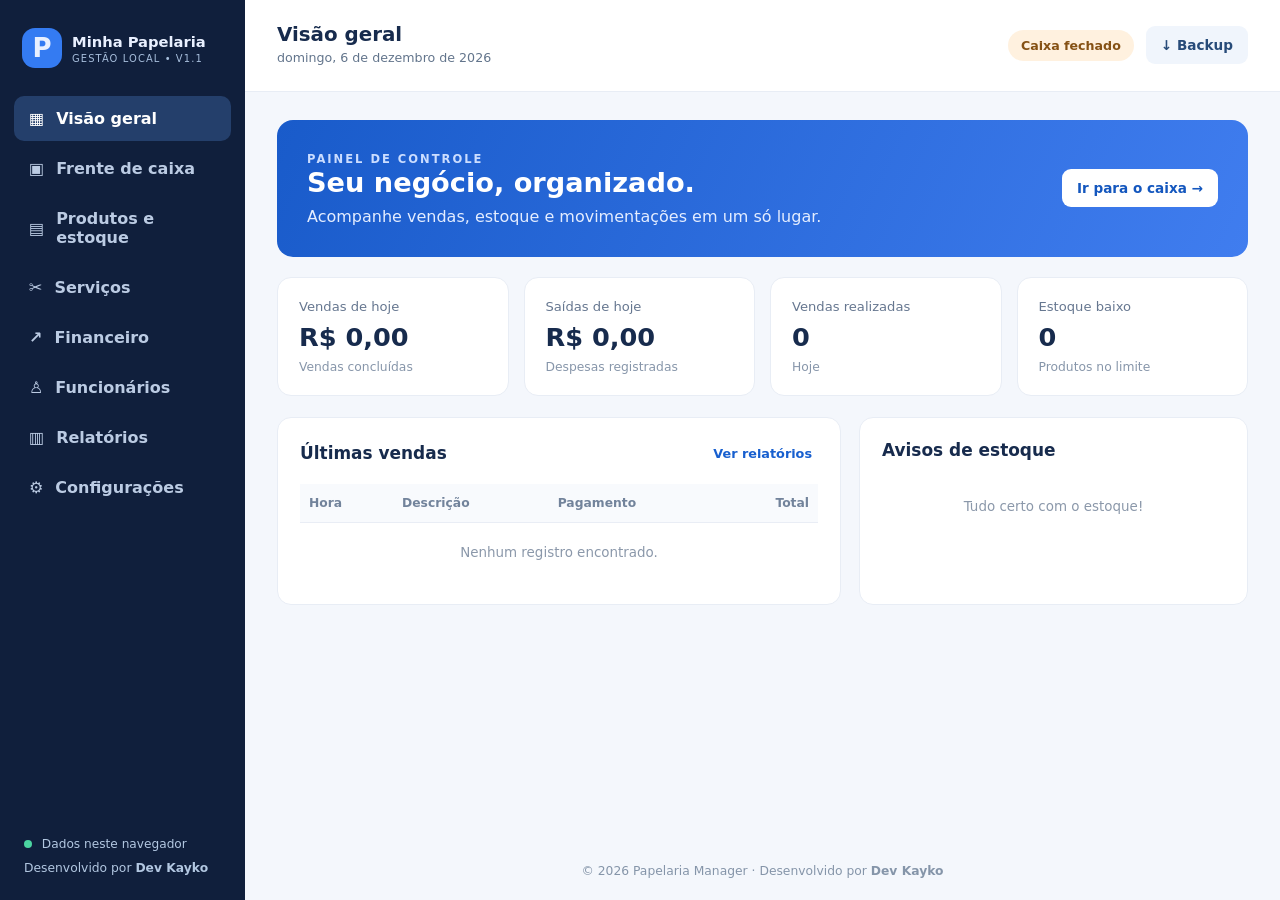
==== index.html @ abc901b4 "Add files via upload" ====
<!doctype html>
<html lang="pt-BR">
<head>
  <meta charset="UTF-8"><meta name="viewport" content="width=device-width,initial-scale=1">
  <meta name="theme-color" content="#175cd3"><meta name="description" content="Papelaria Manager — controle local de caixa, estoque, serviços e financeiro.">
  <title>Papelaria Manager | Dev Kayko</title>
  <link rel="stylesheet" href="css/style.css">
  <script defer src="js/data.js"></script><script defer src="js/app.js"></script>
</head>
<body>
<div class="shell">
  <aside class="sidebar" id="sidebar">
    <div class="brand"><div class="brand-icon">P</div><div><strong id="brandName">Papelaria Manager</strong><small>GESTÃO LOCAL • V1.1</small></div></div>
    <nav aria-label="Menu principal" id="navigation">
      <button class="nav-item active" data-page="inicio">▦ <span>Visão geral</span></button>
      <button class="nav-item" data-page="caixa">▣ <span>Frente de caixa</span></button>
      <button class="nav-item" data-page="produtos">▤ <span>Produtos e estoque</span></button>
      <button class="nav-item" data-page="servicos">✂ <span>Serviços</span></button>
      <button class="nav-item" data-page="financeiro">↗ <span>Financeiro</span></button>
      <button class="nav-item" data-page="funcionarios">♙ <span>Funcionários</span></button>
      <button class="nav-item" data-page="relatorios">▥ <span>Relatórios</span></button>
      <button class="nav-item" data-page="configuracoes">⚙ <span>Configurações</span></button>
    </nav>
    <div class="side-foot"><span class="status-dot"></span> Dados neste navegador <small>Desenvolvido por <b>Dev Kayko</b></small></div>
  </aside>
  <div class="main-wrap">
    <header class="topbar"><button class="icon-btn mobile-menu" id="toggleMenu" aria-label="Abrir menu">☰</button><div><h1 id="pageTitle">Visão geral</h1><p id="todayText"></p></div><div class="top-actions"><span class="chip" id="cashStatus">Caixa fechado</span><button class="btn btn-ghost" id="backupQuick">↓ Backup</button></div></header>
    <main id="mainContent">
      <section class="page active" id="page-inicio">
        <div class="welcome"><div><span class="eyebrow">PAINEL DE CONTROLE</span><h2>Seu negócio, organizado.</h2><p>Acompanhe vendas, estoque e movimentações em um só lugar.</p></div><button class="btn btn-light" data-go="caixa">Ir para o caixa →</button></div>
        <div class="stat-grid"><article class="stat"><span>Vendas de hoje</span><strong id="statSales">R$ 0,00</strong><small>Vendas concluídas</small></article><article class="stat"><span>Saídas de hoje</span><strong id="statExpenses">R$ 0,00</strong><small>Despesas registradas</small></article><article class="stat"><span>Vendas realizadas</span><strong id="statCount">0</strong><small>Hoje</small></article><article class="stat"><span>Estoque baixo</span><strong id="statLow">0</strong><small>Produtos no limite</small></article></div>
        <div class="two-col"><div class="panel"><div class="panel-head"><h3>Últimas vendas</h3><button class="link-btn" data-go="relatorios">Ver relatórios</button></div><div class="table-wrap"><table><thead><tr><th>Hora</th><th>Descrição</th><th>Pagamento</th><th class="right">Total</th></tr></thead><tbody id="recentSales"></tbody></table></div></div><div class="panel"><div class="panel-head"><h3>Avisos de estoque</h3></div><div id="lowStockList" class="notice-list"></div></div></div>
      </section>
      <section class="page" id="page-caixa">
        <div class="section-head"><div><h2>Frente de caixa</h2><p>Registre produtos e serviços e finalize vendas.</p></div><div class="action-row"><button class="btn btn-secondary" id="openCashBtn">Abrir caixa</button><button class="btn btn-danger" id="closeCashBtn">Fechar caixa</button></div></div>
        <div class="pdv-grid">
          <div class="panel pdv-catalog">
            <div class="panel-head"><h3>Catálogo rápido</h3><span class="pdv-muted">Toque para adicionar</span></div>
            <label class="pdv-search-label">Pesquisar por nome, código ou categoria<input id="posSearch" type="search" placeholder="🔎 Ex.: xerox, currículo, escolar" autocomplete="off"></label>
            <div class="pdv-filters"><label>Tipo<select id="posKind"><option value="all">Produtos e serviços</option><option value="s">Serviços</option><option value="p">Produtos</option></select></label><label>Categoria<select id="posCategory"><option value="all">Todas as categorias</option></select></label></div>
            <div class="pdv-quick-qty"><label>Quantidade ao clicar<input id="posQty" type="number" min="1" step="1" value="1" inputmode="numeric" data-numpad></label><button type="button" class="btn btn-secondary" id="resetPosFilters">Limpar filtros</button></div>
            <div id="posQuickItems" class="pdv-tiles" aria-live="polite"></div>
            <div class="pdv-catalog-foot">Se não encontrar um item, cadastre-o em <b>Produtos e estoque</b> ou <b>Serviços</b>.</div>
            <label class="pdv-hidden-legacy" hidden>Selecionar item<select id="posItem"></select></label><button id="addPosItem" type="button" hidden>Adicionar</button>
          </div>
          <div class="panel pdv-cart">
            <div class="panel-head"><h3>Itens da venda</h3><button class="link-btn" id="clearCart">Limpar</button></div>
            <div class="table-wrap pdv-cart-table"><table><thead><tr><th>Item</th><th>Qtd.</th><th class="right">Total</th><th></th></tr></thead><tbody id="cartRows"></tbody></table></div>
            <p class="hint">O estoque é atualizado somente ao concluir a venda.</p>
          </div>
          <div class="panel checkout pdv-checkout">
            <h3>Pagamento e teclado</h3><div class="summary-line"><span>Subtotal</span><strong id="posSubtotal">R$ 0,00</strong></div>
            <div class="form-row"><label>Tipo de desconto<select id="discountType"><option value="percent">Porcentagem (%)</option><option value="fixed">Valor (R$)</option></select></label><label>Desconto<input type="number" id="discountValue" min="0" step="0.01" value="0" data-numpad></label></div>
            <div class="summary-line total-line"><span>Total a pagar</span><strong id="posTotal">R$ 0,00</strong></div>
            <label>Forma de pagamento<select id="paymentMethod"><option>Dinheiro</option><option>Pix</option><option>Cartão de débito</option><option>Cartão de crédito</option><option>Outro</option></select></label>
            <label id="receivedWrap">Valor recebido (R$)<input id="receivedAmount" type="number" min="0" step="0.01" placeholder="0,00" data-numpad></label>
            <div class="summary-line"><span id="changeLabel">Troco</span><strong id="posChange">R$ 0,00</strong></div>
            <div class="pdv-keyboard"><div class="pdv-keyboard-title"><strong>Teclado numérico</strong><small id="numpadTarget">Editando: quantidade</small></div><div id="posNumpad" class="pdv-numpad" aria-label="Teclado numérico"><button type="button" data-key="7">7</button><button type="button" data-key="8">8</button><button type="button" data-key="9">9</button><button type="button" data-key="4">4</button><button type="button" data-key="5">5</button><button type="button" data-key="6">6</button><button type="button" data-key="1">1</button><button type="button" data-key="2">2</button><button type="button" data-key="3">3</button><button type="button" data-key="C" class="key-action">C</button><button type="button" data-key="0">0</button><button type="button" data-key="back" class="key-action" aria-label="Apagar último dígito">⌫</button><button type="button" data-key="00">00</button><button type="button" data-key="." >,</button><button type="button" data-key="enter" class="key-enter">OK</button></div></div>
            <label>Observação (opcional)<input id="saleNote" maxlength="120" placeholder="Ex.: cliente balcão"></label>
            <button class="btn btn-primary btn-block" id="finishSale">Concluir venda</button>
          </div>
        </div>
      </section>
      <section class="page" id="page-produtos"><div class="section-head"><div><h2>Produtos e estoque</h2><p>Cadastre, edite e acompanhe mercadorias.</p></div><button class="btn btn-primary" id="newProduct">+ Novo produto</button></div><div class="panel"><div class="form-row"><label class="grow">Pesquisar<input id="productSearch" placeholder="Nome ou código"></label><label>Filtro<select id="stockFilter"><option value="all">Todos</option><option value="low">Estoque baixo</option></select></label></div><div class="table-wrap"><table><thead><tr><th>Produto</th><th>Código</th><th>Estoque</th><th>Custo</th><th>Venda</th><th>Ações</th></tr></thead><tbody id="productRows"></tbody></table></div></div></section>
      <section class="page" id="page-servicos"><div class="section-head"><div><h2>Serviços</h2><p>Defina preços de impressão, xerox, currículos e outros serviços.</p></div><button class="btn btn-primary" id="newService">+ Novo serviço</button></div><div class="panel"><div class="table-wrap"><table><thead><tr><th>Serviço</th><th>Categoria</th><th>Unidade</th><th>Preço</th><th>Ações</th></tr></thead><tbody id="serviceRows"></tbody></table></div></div></section>
      <section class="page" id="page-financeiro"><div class="section-head"><div><h2>Entradas e saídas</h2><p>Movimentações fora das vendas do PDV, com categorias.</p></div><button class="btn btn-primary" id="newMovement">+ Novo lançamento</button></div><div class="stat-grid stats-three"><article class="stat"><span>Outras entradas no mês</span><strong id="finIncome">R$ 0,00</strong></article><article class="stat"><span>Saídas no mês</span><strong id="finExpense">R$ 0,00</strong></article><article class="stat"><span>Saldo de movimentações</span><strong id="finBalance">R$ 0,00</strong></article></div><div class="panel"><div class="table-wrap"><table><thead><tr><th>Data</th><th>Tipo</th><th>Descrição</th><th>Categoria</th><th>Valor</th><th>Ação</th></tr></thead><tbody id="movementRows"></tbody></table></div></div></section>
      <section class="page" id="page-funcionarios"><div class="section-head"><div><h2>Funcionários</h2><p>Cadastre colaboradores e registre pagamentos de salários.</p></div><button class="btn btn-primary" id="newEmployee">+ Funcionário</button></div><div class="panel"><div class="table-wrap"><table><thead><tr><th>Nome</th><th>Cargo</th><th>Salário-base</th><th>Ações</th></tr></thead><tbody id="employeeRows"></tbody></table></div></div><p class="hint security-note">Atenção: esta versão local não possui login nem proteção de acesso aos salários. Utilize em computador restrito à administração.</p></section>
      <section class="page" id="page-relatorios"><div class="section-head"><div><h2>Relatórios e histórico</h2><p>Selecione período, confira vendas e imprima.</p></div><button class="btn btn-primary" id="printReport">⎙ Imprimir / Salvar PDF</button></div><div class="panel"><div class="form-row"><label>Período<select id="reportPeriod"><option value="day">Dia</option><option value="month">Mês</option></select></label><label id="reportDayWrap">Data<input id="reportDay" type="date"></label><label id="reportMonthWrap" hidden>Mês<input id="reportMonth" type="month"></label></div></div><div class="stat-grid stats-three"><article class="stat"><span>Vendas líquidas</span><strong id="reportSales">R$ 0,00</strong></article><article class="stat"><span>Outras entradas</span><strong id="reportIncome">R$ 0,00</strong></article><article class="stat"><span>Saídas</span><strong id="reportOut">R$ 0,00</strong></article></div><div class="panel"><div class="panel-head"><h3>Resumo do período</h3></div><div id="reportSummary"></div><div class="panel-head top-gap"><h3>Vendas</h3></div><div class="table-wrap"><table><thead><tr><th>Data/hora</th><th>Itens</th><th>Forma</th><th>Total</th><th>Ação</th></tr></thead><tbody id="reportSaleRows"></tbody></table></div><div class="panel-head top-gap"><h3>Outras movimentações</h3></div><div class="table-wrap"><table><thead><tr><th>Data</th><th>Descrição</th><th>Tipo</th><th>Valor</th></tr></thead><tbody id="reportMovRows"></tbody></table></div></div><p class="hint">Resultado de caixa não é lucro contábil: custos de mercadorias, impostos e outras obrigações podem não estar integralmente considerados.</p></section>
      <section class="page" id="page-configuracoes"><div class="section-head"><div><h2>Configurações e backup</h2><p>Personalize a papelaria e proteja suas informações.</p></div></div><div class="two-col"><div class="panel"><h3>Dados da papelaria</h3><form id="settingsForm" class="stack-form"><label>Nome da papelaria<input id="settingName" required maxlength="70"></label><label>Telefone (opcional)<input id="settingPhone" maxlength="30"></label><label>Endereço (opcional)<input id="settingAddress" maxlength="150"></label><button class="btn btn-primary" type="submit">Salvar informações</button></form></div><div class="panel"><h3>Backup dos dados</h3><p>Salve uma cópia JSON em local seguro, de preferência diariamente após fechar o caixa.</p><div class="button-stack"><button class="btn btn-primary" id="exportBackup">↓ Baixar backup JSON</button><label class="btn btn-secondary upload-label">↑ Restaurar backup<input type="file" id="importBackup" accept=".json,application/json" hidden></label></div><p class="hint">Restaurar substitui todos os dados locais. O GitHub Pages não sincroniza computadores diferentes.</p><small id="lastBackupText"></small></div></div><div class="panel top-gap"><h3>Limitações importantes</h3><p>Os registros ficam apenas no navegador deste dispositivo. Limpar dados do site, utilizar modo anônimo ou perder o dispositivo pode apagar tudo sem backup. Não há contas individuais, sincronização nem integração bancária.</p></div></section>
    </main><footer>© <span id="footerYear"></span> Papelaria Manager · Desenvolvido por <b>Dev Kayko</b></footer>
  </div>
</div>
<div class="modal-overlay" id="modalOverlay" hidden><div class="modal" role="dialog" aria-modal="true" aria-labelledby="modalTitle"><div class="modal-head"><h3 id="modalTitle">Cadastro</h3><button class="icon-btn" id="closeModal" aria-label="Fechar">✕</button></div><form id="modalForm"><div id="modalFields" class="stack-form"></div><div class="modal-actions"><button type="button" class="btn btn-secondary" id="cancelModal">Cancelar</button><button type="submit" class="btn btn-primary">Salvar</button></div></form></div></div>
<div class="toast" id="toast" role="status" aria-live="polite"></div>
</body>
</html>
---- css/style.css ----
:root{font-family:Inter,ui-sans-serif,system-ui,-apple-system,'Segoe UI',Arial,sans-serif;color:#172b4d;background:#f4f7fc;font-synthesis:none}*{box-sizing:border-box}body{margin:0}button,input,select{font:inherit}button{cursor:pointer}button:disabled{cursor:not-allowed;opacity:.5}input,select{width:100%;padding:11px 12px;border:1px solid #d6e0ee;border-radius:9px;background:#fff;color:#243953;min-width:0}input:focus,select:focus{outline:2px solid #95bdff;border-color:#175cd3}label{display:grid;gap:7px;color:#425570;font-size:.88rem;font-weight:600;min-width:0}h1,h2,h3,p{margin-top:0}h1{font-size:1.24rem;margin-bottom:3px}h2{font-size:1.55rem;margin-bottom:7px}h3{font-size:1.06rem;margin-bottom:15px}p{line-height:1.5;color:#63758c}small{font-size:.77rem}.shell{display:flex;min-height:100vh}.sidebar{width:245px;flex-shrink:0;background:#101f3c;color:#e9f0ff;padding:25px 14px;display:flex;flex-direction:column;position:sticky;height:100vh;top:0}.brand{display:flex;gap:10px;align-items:center;padding:3px 8px 28px}.brand-icon{width:40px;height:40px;border-radius:13px;background:#347bf2;display:grid;place-items:center;font-size:26px;font-weight:900}.brand strong{display:block;max-width:170px;font-size:.92rem}.brand small{display:block;color:#a7bedc;margin-top:3px;letter-spacing:1.1px;font-size:.62rem}.sidebar nav{display:grid;gap:5px}.nav-item{border:0;text-align:left;background:transparent;color:#bbcbe3;padding:13px 15px;border-radius:10px;font-weight:600;display:flex;gap:12px;align-items:center}.nav-item:hover,.nav-item.active{background:#243f6b;color:white}.side-foot{font-size:.76rem;color:#b2c7e1;margin-top:auto;padding:22px 10px 0}.side-foot small{display:block;margin-top:10px}.status-dot{display:inline-block;width:8px;height:8px;background:#4bd4a1;border-radius:50%;margin-right:6px}.main-wrap{min-width:0;flex:1;display:flex;flex-direction:column}.topbar{padding:23px 32px;background:white;border-bottom:1px solid #e8edf5;display:flex;align-items:center;gap:15px;justify-content:space-between}.topbar p{font-size:.79rem;margin:0}.top-actions{display:flex;align-items:center;gap:12px}.chip{border-radius:100px;background:#fff1df;color:#855114;padding:8px 13px;font-size:.79rem;font-weight:700;white-space:nowrap}.chip.open{background:#e4f9ed;color:#176b43}main{padding:28px 32px;flex:1;max-width:1580px;width:100%;margin:auto}.page{display:none}.page.active{display:block}.welcome{background:linear-gradient(115deg,#195bca,#407def);color:white;padding:28px 30px;border-radius:16px;display:flex;align-items:center;justify-content:space-between;gap:14px;margin-bottom:20px}.welcome h2{font-size:1.7rem}.welcome p{margin:0;color:#e4edff}.eyebrow{font-size:.72rem;letter-spacing:2px;color:#cbddff;font-weight:800}.stat-grid{display:grid;grid-template-columns:repeat(4,minmax(0,1fr));gap:15px;margin-bottom:21px}.stats-three{grid-template-columns:repeat(3,minmax(0,1fr))}.stat{background:white;border:1px solid #e8edf5;padding:21px;border-radius:14px;display:grid;gap:8px}.stat span{color:#667790;font-size:.82rem}.stat strong{font-size:clamp(1.22rem,2vw,1.85rem);overflow-wrap:anywhere}.stat small{color:#8796aa}.two-col{display:grid;grid-template-columns:1.45fr 1fr;gap:18px}.pos-layout{grid-template-columns:1.4fr 1fr;align-items:start}.panel{background:white;border-radius:14px;padding:22px;border:1px solid #e8edf5;min-width:0}.panel-head,.section-head{display:flex;justify-content:space-between;align-items:center;gap:12px}.section-head{margin-bottom:22px}.section-head p{margin-bottom:0}.panel-head h3{margin:0}.panel-head{margin-bottom:17px}.top-gap{margin-top:25px}.table-wrap{width:100%;overflow-x:auto}table{width:100%;border-collapse:collapse;text-align:left;font-size:.84rem}th{font-size:.77rem;color:#72839b;background:#f8fafd;font-weight:700}th,td{padding:12px 9px;border-bottom:1px solid #e9edf5;vertical-align:middle}td{overflow-wrap:anywhere}tbody tr:last-child td{border:0}.right{text-align:right}.btn{border:0;border-radius:9px;padding:11px 15px;font-weight:700;font-size:.85rem;white-space:nowrap}.btn-primary{background:#1c63d9;color:#fff}.btn-primary:hover{background:#134da9}.btn-secondary{background:#eaf1fe;color:#2358ad}.btn-danger{background:#fce7e9;color:#a92338}.btn-ghost{background:#f0f5fc;color:#274b79}.btn-light{background:#fff;color:#1457be}.btn-block{width:100%;margin-top:12px}.link-btn,.table-action{border:0;background:none;color:#175fcf;font-weight:700;font-size:.8rem;padding:6px}.table-action.danger{color:#bd263c}.form-row{display:flex;align-items:end;gap:12px;flex-wrap:wrap;margin-bottom:15px}.form-row label{flex:1;min-width:130px}.form-row .grow{flex:2}.form-row button{margin-bottom:0}.stack-form{display:grid;gap:15px}.checkout{display:grid;gap:14px}.checkout h3{margin-bottom:2px}.summary-line{display:flex;justify-content:space-between;align-items:center;gap:12px;font-size:.91rem}.summary-line span{color:#63758c}.total-line{border-top:1px dashed #d7dfed;border-bottom:1px dashed #d7dfed;padding:20px 0}.total-line strong{font-size:1.55rem;color:#175cd3}.hint{font-size:.78rem;margin:10px 0 0}.notice-list{display:grid;gap:11px}.notice{background:#fff5e9;color:#995723;padding:12px;border-radius:9px;font-size:.85rem}.empty{padding:22px;text-align:center;color:#8b98aa;font-size:.84rem}.action-row,.button-stack{display:flex;gap:9px;flex-wrap:wrap}.button-stack{margin:18px 0;flex-direction:column;align-items:start}.upload-label{display:inline-block;cursor:pointer}.security-note{background:#fff5e9;padding:12px;border-radius:9px}.modal-overlay{position:fixed;inset:0;background:#0d1f3b9c;display:grid;place-items:center;padding:14px;z-index:10}.modal-overlay[hidden],[hidden]{display:none!important}.modal{background:white;width:100%;max-width:480px;border-radius:15px;padding:24px;max-height:92vh;overflow-y:auto;box-shadow:0 25px 75px #0d1f3b44}.modal-head{display:flex;align-items:center;justify-content:space-between;margin-bottom:18px}.modal-head h3{margin:0}.modal-actions{display:flex;justify-content:end;gap:9px;margin-top:25px}.icon-btn{border:0;background:#eef3fc;border-radius:9px;padding:9px 12px}.toast{position:fixed;bottom:22px;right:22px;background:#152d4b;color:white;padding:13px 18px;border-radius:10px;box-shadow:0 9px 35px #122a4640;z-index:15;display:none;max-width:min(90vw,420px)}.toast.show{display:block}footer{padding:22px 32px;font-size:.77rem;color:#8595a9;text-align:center}.mobile-menu{display:none}@media(max-width:1050px){.stat-grid{grid-template-columns:repeat(2,minmax(0,1fr))}.two-col{grid-template-columns:1fr}.sidebar{width:215px}main{padding:22px}}@media(max-width:720px){.sidebar{position:fixed;z-index:9;left:-260px;width:245px;transition:left .2s}.sidebar.visible{left:0}.mobile-menu{display:inline-block}.topbar{padding:15px;flex-wrap:wrap}.top-actions{gap:6px}.topbar h1{font-size:1rem}main{padding:14px}.welcome{padding:20px;flex-wrap:wrap}.welcome h2{font-size:1.4rem}.stat-grid{gap:9px}.stat{padding:15px}.stat strong{font-size:1.2rem}.panel{padding:14px}.section-head{align-items:flex-start;flex-wrap:wrap}footer{padding:18px}.btn{font-size:.79rem;padding:10px 12px}}@media print{.sidebar,.topbar,footer,.btn,.link-btn,.table-action,.section-head,.form-row,.hint,.page:not(#page-relatorios),#page-relatorios>.panel:first-of-type{display:none!important}.main-wrap,main{padding:0!important;margin:0!important}.page#page-relatorios{display:block!important}.panel,.stat{border:1px solid #ccc;break-inside:avoid}.stat-grid{grid-template-columns:repeat(3,1fr)}body{background:white;color:black}#page-relatorios:before{content:'Papelaria Manager — Relatório';display:block;font-size:22px;font-weight:bold;margin:15px 0}}


/* ===== PDV 1.1: catálogo, carrinho e teclado rápido ===== */
.pdv-grid{display:grid;grid-template-columns:minmax(240px,1.25fr) minmax(220px,1fr) minmax(255px,.94fr);gap:14px;align-items:start}
.pdv-grid>.panel{padding:18px}.pdv-muted{font-size:.72rem;color:#789}.pdv-search-label{margin-bottom:12px}.pdv-filters{display:grid;grid-template-columns:1fr 1fr;gap:10px;margin-bottom:10px}.pdv-quick-qty{display:flex;align-items:end;gap:9px;margin-bottom:12px}.pdv-quick-qty label{max-width:140px}.pdv-quick-qty button{white-space:normal}.pdv-tiles{display:grid;grid-template-columns:repeat(2,minmax(0,1fr));gap:9px;max-height:500px;overflow-y:auto;padding:2px 4px 2px 1px;align-content:start}.pdv-tile{display:flex;flex-direction:column;align-items:flex-start;gap:8px;text-align:left;background:#f1f6ff;border:1px solid #d9e6fa;border-radius:11px;padding:12px;min-height:116px;white-space:normal;color:#1a3458}.pdv-tile:hover{border-color:#2b6be0;background:#e6f0ff}.pdv-tile:focus-visible{outline:3px solid #73a5ff}.pdv-tile.tile-service{background:#effbf7;border-color:#cfefe2}.pdv-tile.tile-service:hover{background:#dff7ee;border-color:#34a987}.pdv-tile strong{font-size:.87rem;line-height:1.3}.pdv-tile .tile-type{font-size:.67rem;color:#60849d}.tile-price{color:#1858b0;font-size:.96rem;font-weight:800}.tile-price small{font-weight:400;color:#63758c}.pdv-tile>small{color:#60768b}.pdv-catalog-foot{font-size:.75rem;color:#71839a;margin-top:12px;line-height:1.5}.pdv-no-results{padding:25px 10px;text-align:center;grid-column:1/-1;color:#63758c}.pdv-cart-table{max-height:600px;overflow:auto}.pdv-cart td{padding:12px 7px}.pdv-checkout{gap:11px}.pdv-checkout .form-row{gap:8px;margin:0}.pdv-checkout .form-row label{min-width:95px}.pdv-keyboard{padding:12px;border-radius:12px;background:#f3f7fd}.pdv-keyboard-title{display:flex;align-items:center;justify-content:space-between;gap:6px;margin-bottom:10px}.pdv-keyboard-title small{color:#617895;font-size:.7rem;text-align:right}.pdv-numpad{display:grid;grid-template-columns:repeat(3,minmax(0,1fr));gap:7px}.pdv-numpad button{border:1px solid #cfdaeb;border-radius:10px;min-height:48px;background:#fff;color:#1a3554;font-size:1.16rem;font-weight:750}.pdv-numpad button:active{transform:scale(.96);background:#e3edfc}.pdv-numpad .key-action{background:#e1eaf7}.pdv-numpad .key-enter{background:#205ed1;color:white;border-color:#205ed1;font-size:.88rem}.numpad-selected{outline:2px solid #2775e9!important;border-color:#2775e9!important}.pdv-hidden-legacy{display:none!important}
@media(max-width:1150px){.pdv-grid{grid-template-columns:minmax(240px,1.05fr) minmax(210px,.95fr)}.pdv-checkout{grid-column:1/-1;display:grid;grid-template-columns:repeat(2,minmax(0,1fr));align-items:start}.pdv-checkout h3,.pdv-checkout .pdv-keyboard,.pdv-checkout #finishSale{grid-column:1/-1}.pdv-keyboard{max-width:450px;width:100%;justify-self:center}}
@media(max-width:850px){.pdv-grid{grid-template-columns:1fr}.pdv-checkout{display:grid;grid-column:auto;grid-template-columns:1fr}.pdv-checkout h3,.pdv-checkout .pdv-keyboard,.pdv-checkout #finishSale{grid-column:auto}.pdv-tiles{max-height:380px;grid-template-columns:repeat(2,minmax(0,1fr))}}
@media(max-width:430px){.pdv-filters{grid-template-columns:1fr}.pdv-tiles{gap:6px}.pdv-tile{min-height:110px;padding:9px}.pdv-quick-qty{flex-wrap:wrap}.pdv-quick-qty label{max-width:100%}}
@media print{.pdv-grid{display:none!important}}
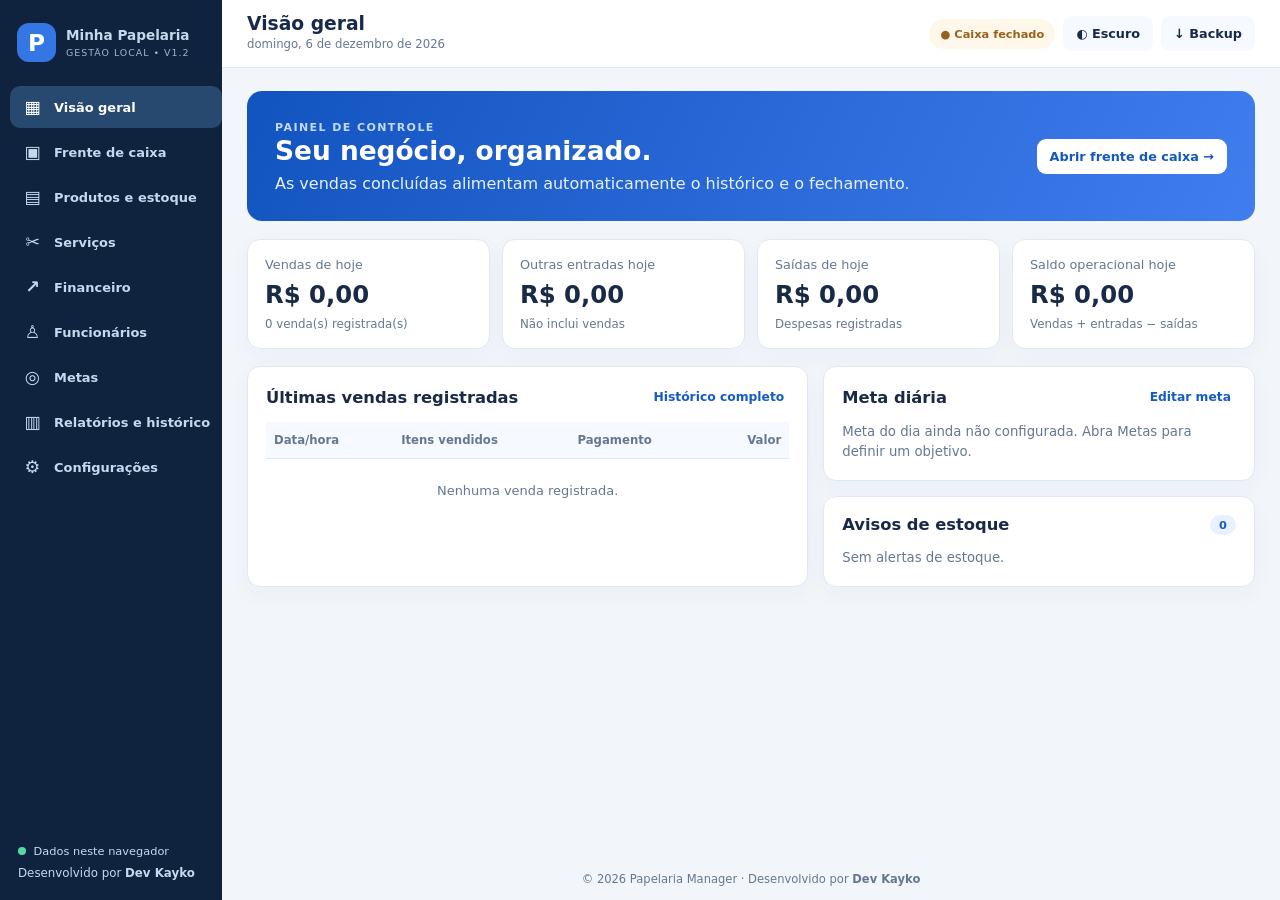
==== commit 65356f3f: "Add files via upload" ====
--- a/index.html
+++ b/index.html
@@ -1,76 +1,120 @@
 <!doctype html>
 <html lang="pt-BR">
 <head>
-  <meta charset="UTF-8"><meta name="viewport" content="width=device-width,initial-scale=1">
-  <meta name="theme-color" content="#175cd3"><meta name="description" content="Papelaria Manager — controle local de caixa, estoque, serviços e financeiro.">
-  <title>Papelaria Manager | Dev Kayko</title>
+  <meta charset="utf-8">
+  <meta name="viewport" content="width=device-width, initial-scale=1">
+  <meta name="theme-color" content="#1857bf">
+  <meta name="description" content="Papelaria Manager: PDV, histórico, estoque, metas e fechamento de caixa. Criado por Dev Kayko.">
+  <title>Papelaria Manager 1.2 | Dev Kayko</title>
   <link rel="stylesheet" href="css/style.css">
-  <script defer src="js/data.js"></script><script defer src="js/app.js"></script>
+  <script defer src="js/data.js"></script>
+  <script defer src="js/app.js"></script>
 </head>
 <body>
 <div class="shell">
   <aside class="sidebar" id="sidebar">
-    <div class="brand"><div class="brand-icon">P</div><div><strong id="brandName">Papelaria Manager</strong><small>GESTÃO LOCAL • V1.1</small></div></div>
+    <div class="brand">
+      <span class="brand-icon">P</span>
+      <span class="brand-copy"><strong id="brandName">Papelaria Manager</strong><small>GESTÃO LOCAL • V1.2</small></span>
+    </div>
     <nav aria-label="Menu principal" id="navigation">
-      <button class="nav-item active" data-page="inicio">▦ <span>Visão geral</span></button>
-      <button class="nav-item" data-page="caixa">▣ <span>Frente de caixa</span></button>
-      <button class="nav-item" data-page="produtos">▤ <span>Produtos e estoque</span></button>
-      <button class="nav-item" data-page="servicos">✂ <span>Serviços</span></button>
-      <button class="nav-item" data-page="financeiro">↗ <span>Financeiro</span></button>
-      <button class="nav-item" data-page="funcionarios">♙ <span>Funcionários</span></button>
-      <button class="nav-item" data-page="relatorios">▥ <span>Relatórios</span></button>
-      <button class="nav-item" data-page="configuracoes">⚙ <span>Configurações</span></button>
+      <button class="nav-item active" data-page="inicio" title="Visão geral"><span class="nav-icon">▦</span><span>Visão geral</span></button>
+      <button class="nav-item" data-page="caixa" title="Frente de caixa"><span class="nav-icon">▣</span><span>Frente de caixa</span></button>
+      <button class="nav-item" data-page="produtos" title="Produtos e estoque"><span class="nav-icon">▤</span><span>Produtos e estoque</span></button>
+      <button class="nav-item" data-page="servicos" title="Serviços"><span class="nav-icon">✂</span><span>Serviços</span></button>
+      <button class="nav-item" data-page="financeiro" title="Entradas e saídas"><span class="nav-icon">↗</span><span>Financeiro</span></button>
+      <button class="nav-item" data-page="funcionarios" title="Funcionários"><span class="nav-icon">♙</span><span>Funcionários</span></button>
+      <button class="nav-item" data-page="metas" title="Metas"><span class="nav-icon">◎</span><span>Metas</span></button>
+      <button class="nav-item" data-page="relatorios" title="Relatórios e histórico"><span class="nav-icon">▥</span><span>Relatórios e histórico</span></button>
+      <button class="nav-item" data-page="configuracoes" title="Configurações"><span class="nav-icon">⚙</span><span>Configurações</span></button>
     </nav>
-    <div class="side-foot"><span class="status-dot"></span> Dados neste navegador <small>Desenvolvido por <b>Dev Kayko</b></small></div>
+    <div class="side-foot"><span class="status-dot"></span> Dados neste navegador<small>Desenvolvido por <b>Dev Kayko</b></small></div>
   </aside>
+
   <div class="main-wrap">
-    <header class="topbar"><button class="icon-btn mobile-menu" id="toggleMenu" aria-label="Abrir menu">☰</button><div><h1 id="pageTitle">Visão geral</h1><p id="todayText"></p></div><div class="top-actions"><span class="chip" id="cashStatus">Caixa fechado</span><button class="btn btn-ghost" id="backupQuick">↓ Backup</button></div></header>
+    <header class="topbar">
+      <div class="top-heading"><button class="icon-btn mobile-menu" id="toggleMenu" aria-label="Abrir menu">☰</button><div><h1 id="pageTitle">Visão geral</h1><p id="todayText"></p></div></div>
+      <div class="top-actions"><span class="chip" id="cashStatus">Caixa fechado</span><button type="button" class="btn btn-ghost theme-btn" id="themeToggle" title="Alternar claro e escuro">◐ <span id="themeLabel">Escuro</span></button><button class="btn btn-ghost" id="backupQuick">↓ Backup</button></div>
+    </header>
+
     <main id="mainContent">
+      <!-- 01 — PAINEL PRINCIPAL -->
       <section class="page active" id="page-inicio">
-        <div class="welcome"><div><span class="eyebrow">PAINEL DE CONTROLE</span><h2>Seu negócio, organizado.</h2><p>Acompanhe vendas, estoque e movimentações em um só lugar.</p></div><button class="btn btn-light" data-go="caixa">Ir para o caixa →</button></div>
-        <div class="stat-grid"><article class="stat"><span>Vendas de hoje</span><strong id="statSales">R$ 0,00</strong><small>Vendas concluídas</small></article><article class="stat"><span>Saídas de hoje</span><strong id="statExpenses">R$ 0,00</strong><small>Despesas registradas</small></article><article class="stat"><span>Vendas realizadas</span><strong id="statCount">0</strong><small>Hoje</small></article><article class="stat"><span>Estoque baixo</span><strong id="statLow">0</strong><small>Produtos no limite</small></article></div>
-        <div class="two-col"><div class="panel"><div class="panel-head"><h3>Últimas vendas</h3><button class="link-btn" data-go="relatorios">Ver relatórios</button></div><div class="table-wrap"><table><thead><tr><th>Hora</th><th>Descrição</th><th>Pagamento</th><th class="right">Total</th></tr></thead><tbody id="recentSales"></tbody></table></div></div><div class="panel"><div class="panel-head"><h3>Avisos de estoque</h3></div><div id="lowStockList" class="notice-list"></div></div></div>
+        <div class="welcome"><div><span class="eyebrow">PAINEL DE CONTROLE</span><h2>Seu negócio, organizado.</h2><p>As vendas concluídas alimentam automaticamente o histórico e o fechamento.</p></div><button class="btn btn-light" data-go="caixa">Abrir frente de caixa →</button></div>
+        <div class="stat-grid">
+          <article class="stat"><span>Vendas de hoje</span><strong id="statSales">R$ 0,00</strong><small id="statCount">0 vendas</small></article>
+          <article class="stat"><span>Outras entradas hoje</span><strong id="statIncome">R$ 0,00</strong><small>Não inclui vendas</small></article>
+          <article class="stat"><span>Saídas de hoje</span><strong id="statExpenses">R$ 0,00</strong><small>Despesas registradas</small></article>
+          <article class="stat"><span>Saldo operacional hoje</span><strong id="statBalance">R$ 0,00</strong><small id="statBalanceLabel">Vendas + entradas − saídas</small></article>
+        </div>
+        <div class="two-col">
+          <div class="panel"><div class="panel-head"><h3>Últimas vendas registradas</h3><button class="link-btn" data-go="relatorios">Histórico completo</button></div><div class="table-wrap"><table><thead><tr><th>Data/hora</th><th>Itens vendidos</th><th>Pagamento</th><th class="right">Valor</th></tr></thead><tbody id="recentSales"></tbody></table></div></div>
+          <div class="stack-panels"><div class="panel"><div class="panel-head"><h3>Meta diária</h3><button class="link-btn" data-go="metas">Editar meta</button></div><div id="homeGoal"></div></div><div class="panel"><div class="panel-head"><h3>Avisos de estoque</h3><span class="pill" id="statLow">0</span></div><div class="notice-list" id="lowStockList"></div></div></div>
+        </div>
       </section>
+
+      <!-- 02 — PDV: TELA SEM ROLAGEM EXTERNA EM DESKTOP -->
       <section class="page" id="page-caixa">
-        <div class="section-head"><div><h2>Frente de caixa</h2><p>Registre produtos e serviços e finalize vendas.</p></div><div class="action-row"><button class="btn btn-secondary" id="openCashBtn">Abrir caixa</button><button class="btn btn-danger" id="closeCashBtn">Fechar caixa</button></div></div>
+        <div class="pdv-toolbar"><div><h2>Frente de caixa <span class="pill">PDV</span></h2><small id="posLastSale">Vendas registradas aparecem em Relatórios e histórico.</small></div><div class="action-row"><button type="button" class="btn btn-secondary" id="focusPdv">⛶ Tela expandida</button><button type="button" class="btn btn-secondary" id="openCashBtn">Abrir caixa</button><button type="button" class="btn btn-danger" id="closeCashBtn">Fechar caixa e backup</button></div></div>
         <div class="pdv-grid">
           <div class="panel pdv-catalog">
-            <div class="panel-head"><h3>Catálogo rápido</h3><span class="pdv-muted">Toque para adicionar</span></div>
-            <label class="pdv-search-label">Pesquisar por nome, código ou categoria<input id="posSearch" type="search" placeholder="🔎 Ex.: xerox, currículo, escolar" autocomplete="off"></label>
-            <div class="pdv-filters"><label>Tipo<select id="posKind"><option value="all">Produtos e serviços</option><option value="s">Serviços</option><option value="p">Produtos</option></select></label><label>Categoria<select id="posCategory"><option value="all">Todas as categorias</option></select></label></div>
-            <div class="pdv-quick-qty"><label>Quantidade ao clicar<input id="posQty" type="number" min="1" step="1" value="1" inputmode="numeric" data-numpad></label><button type="button" class="btn btn-secondary" id="resetPosFilters">Limpar filtros</button></div>
-            <div id="posQuickItems" class="pdv-tiles" aria-live="polite"></div>
-            <div class="pdv-catalog-foot">Se não encontrar um item, cadastre-o em <b>Produtos e estoque</b> ou <b>Serviços</b>.</div>
-            <label class="pdv-hidden-legacy" hidden>Selecionar item<select id="posItem"></select></label><button id="addPosItem" type="button" hidden>Adicionar</button>
+            <div class="panel-head"><h3>Produtos e serviços</h3><small>Toque para adicionar</small></div>
+            <label class="compact-label">Buscar nome, código ou categoria<input id="posSearch" type="search" placeholder="Ex.: xerox, currículo, escolar" autocomplete="off"></label>
+            <div class="pdv-filters"><label class="compact-label">Tipo<select id="posKind"><option value="all">Todos os tipos</option><option value="s">Serviços</option><option value="p">Produtos</option></select></label><label class="compact-label">Categoria<select id="posCategory"><option value="all">Todas</option></select></label></div>
+            <div class="pdv-quick-qty"><label class="compact-label">Qtd. ao clicar<input id="posQty" type="number" min="1" step="1" value="1" inputmode="numeric" data-numpad></label><button type="button" class="btn btn-ghost" id="resetPosFilters">Limpar filtros</button></div>
+            <div class="pdv-tiles" id="posQuickItems" aria-live="polite"></div>
+            <div class="pdv-catalog-foot">Cadastre mais opções em Produtos ou Serviços.</div>
           </div>
-          <div class="panel pdv-cart">
-            <div class="panel-head"><h3>Itens da venda</h3><button class="link-btn" id="clearCart">Limpar</button></div>
-            <div class="table-wrap pdv-cart-table"><table><thead><tr><th>Item</th><th>Qtd.</th><th class="right">Total</th><th></th></tr></thead><tbody id="cartRows"></tbody></table></div>
-            <p class="hint">O estoque é atualizado somente ao concluir a venda.</p>
-          </div>
-          <div class="panel checkout pdv-checkout">
-            <h3>Pagamento e teclado</h3><div class="summary-line"><span>Subtotal</span><strong id="posSubtotal">R$ 0,00</strong></div>
-            <div class="form-row"><label>Tipo de desconto<select id="discountType"><option value="percent">Porcentagem (%)</option><option value="fixed">Valor (R$)</option></select></label><label>Desconto<input type="number" id="discountValue" min="0" step="0.01" value="0" data-numpad></label></div>
-            <div class="summary-line total-line"><span>Total a pagar</span><strong id="posTotal">R$ 0,00</strong></div>
-            <label>Forma de pagamento<select id="paymentMethod"><option>Dinheiro</option><option>Pix</option><option>Cartão de débito</option><option>Cartão de crédito</option><option>Outro</option></select></label>
-            <label id="receivedWrap">Valor recebido (R$)<input id="receivedAmount" type="number" min="0" step="0.01" placeholder="0,00" data-numpad></label>
-            <div class="summary-line"><span id="changeLabel">Troco</span><strong id="posChange">R$ 0,00</strong></div>
-            <div class="pdv-keyboard"><div class="pdv-keyboard-title"><strong>Teclado numérico</strong><small id="numpadTarget">Editando: quantidade</small></div><div id="posNumpad" class="pdv-numpad" aria-label="Teclado numérico"><button type="button" data-key="7">7</button><button type="button" data-key="8">8</button><button type="button" data-key="9">9</button><button type="button" data-key="4">4</button><button type="button" data-key="5">5</button><button type="button" data-key="6">6</button><button type="button" data-key="1">1</button><button type="button" data-key="2">2</button><button type="button" data-key="3">3</button><button type="button" data-key="C" class="key-action">C</button><button type="button" data-key="0">0</button><button type="button" data-key="back" class="key-action" aria-label="Apagar último dígito">⌫</button><button type="button" data-key="00">00</button><button type="button" data-key="." >,</button><button type="button" data-key="enter" class="key-enter">OK</button></div></div>
-            <label>Observação (opcional)<input id="saleNote" maxlength="120" placeholder="Ex.: cliente balcão"></label>
-            <button class="btn btn-primary btn-block" id="finishSale">Concluir venda</button>
+          <div class="panel pdv-cart"><div class="panel-head"><h3>Venda atual</h3><button type="button" class="link-btn" id="clearCart">Limpar carrinho</button></div><div class="table-wrap pdv-cart-table"><table><thead><tr><th>Item</th><th>Qtd.</th><th class="right">Valor</th><th></th></tr></thead><tbody id="cartRows"></tbody></table></div><div class="cart-foot"><span>Itens da venda</span><strong id="cartCount">0</strong><button type="button" class="link-btn" data-go="relatorios">↗ Ver histórico de vendas</button></div></div>
+          <div class="panel pdv-checkout">
+            <div class="panel-head"><h3>Pagamento</h3><span class="mini-chip">Teclado rápido</span></div>
+            <div class="summary-line"><span>Subtotal</span><strong id="posSubtotal">R$ 0,00</strong></div>
+            <div class="form-row discount-row"><label class="compact-label">Desconto<select id="discountType"><option value="percent">Porcentagem (%)</option><option value="fixed">Valor (R$)</option></select></label><label class="compact-label">Valor<input id="discountValue" type="number" min="0" step="0.01" value="0" data-numpad></label></div>
+            <div class="summary-line total-line"><span>Total da venda</span><strong id="posTotal">R$ 0,00</strong></div>
+            <div class="form-row payment-row"><label class="compact-label">Forma de pagamento<select id="paymentMethod"><option>Dinheiro</option><option>Pix</option><option>Cartão de débito</option><option>Cartão de crédito</option><option>Outro</option></select></label><label class="compact-label" id="receivedWrap">Recebido (R$)<input id="receivedAmount" type="number" min="0" step="0.01" placeholder="0,00" data-numpad></label></div>
+            <div class="summary-line change-row" id="changeRow"><span id="changeLabel">Troco</span><strong id="posChange">R$ 0,00</strong></div>
+            <div class="pdv-keyboard"><div class="pdv-keyboard-title"><strong>Teclado numérico</strong><small id="numpadTarget">Editando: quantidade</small></div><div id="posNumpad" class="pdv-numpad" aria-label="Teclado numérico"><button type="button" data-key="7">7</button><button type="button" data-key="8">8</button><button type="button" data-key="9">9</button><button type="button" data-key="4">4</button><button type="button" data-key="5">5</button><button type="button" data-key="6">6</button><button type="button" data-key="1">1</button><button type="button" data-key="2">2</button><button type="button" data-key="3">3</button><button type="button" data-key="C" class="key-action">C</button><button type="button" data-key="0">0</button><button type="button" data-key="back" class="key-action" aria-label="Apagar último dígito">⌫</button><button type="button" data-key="00">00</button><button type="button" data-key=".">,</button><button type="button" data-key="enter" class="key-enter">OK</button></div></div>
+            <label class="compact-label sale-note">Observação (opcional)<input id="saleNote" maxlength="120" placeholder="Detalhes da venda"></label>
+            <button type="button" class="btn btn-primary finish-btn" id="finishSale">✓ Concluir e registrar venda</button>
           </div>
         </div>
       </section>
-      <section class="page" id="page-produtos"><div class="section-head"><div><h2>Produtos e estoque</h2><p>Cadastre, edite e acompanhe mercadorias.</p></div><button class="btn btn-primary" id="newProduct">+ Novo produto</button></div><div class="panel"><div class="form-row"><label class="grow">Pesquisar<input id="productSearch" placeholder="Nome ou código"></label><label>Filtro<select id="stockFilter"><option value="all">Todos</option><option value="low">Estoque baixo</option></select></label></div><div class="table-wrap"><table><thead><tr><th>Produto</th><th>Código</th><th>Estoque</th><th>Custo</th><th>Venda</th><th>Ações</th></tr></thead><tbody id="productRows"></tbody></table></div></div></section>
-      <section class="page" id="page-servicos"><div class="section-head"><div><h2>Serviços</h2><p>Defina preços de impressão, xerox, currículos e outros serviços.</p></div><button class="btn btn-primary" id="newService">+ Novo serviço</button></div><div class="panel"><div class="table-wrap"><table><thead><tr><th>Serviço</th><th>Categoria</th><th>Unidade</th><th>Preço</th><th>Ações</th></tr></thead><tbody id="serviceRows"></tbody></table></div></div></section>
-      <section class="page" id="page-financeiro"><div class="section-head"><div><h2>Entradas e saídas</h2><p>Movimentações fora das vendas do PDV, com categorias.</p></div><button class="btn btn-primary" id="newMovement">+ Novo lançamento</button></div><div class="stat-grid stats-three"><article class="stat"><span>Outras entradas no mês</span><strong id="finIncome">R$ 0,00</strong></article><article class="stat"><span>Saídas no mês</span><strong id="finExpense">R$ 0,00</strong></article><article class="stat"><span>Saldo de movimentações</span><strong id="finBalance">R$ 0,00</strong></article></div><div class="panel"><div class="table-wrap"><table><thead><tr><th>Data</th><th>Tipo</th><th>Descrição</th><th>Categoria</th><th>Valor</th><th>Ação</th></tr></thead><tbody id="movementRows"></tbody></table></div></div></section>
-      <section class="page" id="page-funcionarios"><div class="section-head"><div><h2>Funcionários</h2><p>Cadastre colaboradores e registre pagamentos de salários.</p></div><button class="btn btn-primary" id="newEmployee">+ Funcionário</button></div><div class="panel"><div class="table-wrap"><table><thead><tr><th>Nome</th><th>Cargo</th><th>Salário-base</th><th>Ações</th></tr></thead><tbody id="employeeRows"></tbody></table></div></div><p class="hint security-note">Atenção: esta versão local não possui login nem proteção de acesso aos salários. Utilize em computador restrito à administração.</p></section>
-      <section class="page" id="page-relatorios"><div class="section-head"><div><h2>Relatórios e histórico</h2><p>Selecione período, confira vendas e imprima.</p></div><button class="btn btn-primary" id="printReport">⎙ Imprimir / Salvar PDF</button></div><div class="panel"><div class="form-row"><label>Período<select id="reportPeriod"><option value="day">Dia</option><option value="month">Mês</option></select></label><label id="reportDayWrap">Data<input id="reportDay" type="date"></label><label id="reportMonthWrap" hidden>Mês<input id="reportMonth" type="month"></label></div></div><div class="stat-grid stats-three"><article class="stat"><span>Vendas líquidas</span><strong id="reportSales">R$ 0,00</strong></article><article class="stat"><span>Outras entradas</span><strong id="reportIncome">R$ 0,00</strong></article><article class="stat"><span>Saídas</span><strong id="reportOut">R$ 0,00</strong></article></div><div class="panel"><div class="panel-head"><h3>Resumo do período</h3></div><div id="reportSummary"></div><div class="panel-head top-gap"><h3>Vendas</h3></div><div class="table-wrap"><table><thead><tr><th>Data/hora</th><th>Itens</th><th>Forma</th><th>Total</th><th>Ação</th></tr></thead><tbody id="reportSaleRows"></tbody></table></div><div class="panel-head top-gap"><h3>Outras movimentações</h3></div><div class="table-wrap"><table><thead><tr><th>Data</th><th>Descrição</th><th>Tipo</th><th>Valor</th></tr></thead><tbody id="reportMovRows"></tbody></table></div></div><p class="hint">Resultado de caixa não é lucro contábil: custos de mercadorias, impostos e outras obrigações podem não estar integralmente considerados.</p></section>
-      <section class="page" id="page-configuracoes"><div class="section-head"><div><h2>Configurações e backup</h2><p>Personalize a papelaria e proteja suas informações.</p></div></div><div class="two-col"><div class="panel"><h3>Dados da papelaria</h3><form id="settingsForm" class="stack-form"><label>Nome da papelaria<input id="settingName" required maxlength="70"></label><label>Telefone (opcional)<input id="settingPhone" maxlength="30"></label><label>Endereço (opcional)<input id="settingAddress" maxlength="150"></label><button class="btn btn-primary" type="submit">Salvar informações</button></form></div><div class="panel"><h3>Backup dos dados</h3><p>Salve uma cópia JSON em local seguro, de preferência diariamente após fechar o caixa.</p><div class="button-stack"><button class="btn btn-primary" id="exportBackup">↓ Baixar backup JSON</button><label class="btn btn-secondary upload-label">↑ Restaurar backup<input type="file" id="importBackup" accept=".json,application/json" hidden></label></div><p class="hint">Restaurar substitui todos os dados locais. O GitHub Pages não sincroniza computadores diferentes.</p><small id="lastBackupText"></small></div></div><div class="panel top-gap"><h3>Limitações importantes</h3><p>Os registros ficam apenas no navegador deste dispositivo. Limpar dados do site, utilizar modo anônimo ou perder o dispositivo pode apagar tudo sem backup. Não há contas individuais, sincronização nem integração bancária.</p></div></section>
-    </main><footer>© <span id="footerYear"></span> Papelaria Manager · Desenvolvido por <b>Dev Kayko</b></footer>
+
+      <!-- 03 — PRODUTOS -->
+      <section class="page" id="page-produtos"><div class="section-head"><div><h2>Produtos e estoque</h2><p>Cadastro com custo, venda, categoria, código e quantidade.</p></div><button class="btn btn-primary" id="newProduct">+ Novo produto</button></div><div class="panel"><div class="form-row"><label class="grow">Pesquisar<input id="productSearch" placeholder="Nome ou código"></label><label>Exibir<select id="stockFilter"><option value="all">Todos</option><option value="low">Estoque baixo</option></select></label></div><div class="table-wrap"><table><thead><tr><th>Produto / categoria</th><th>Código</th><th>Estoque</th><th>Custo</th><th>Venda</th><th>Ações</th></tr></thead><tbody id="productRows"></tbody></table></div></div></section>
+
+      <!-- 04 — SERVIÇOS -->
+      <section class="page" id="page-servicos"><div class="section-head"><div><h2>Serviços e preços</h2><p>Impressão, xerox, currículo e outros serviços.</p></div><button class="btn btn-primary" id="newService">+ Novo serviço</button></div><div class="panel"><div class="table-wrap"><table><thead><tr><th>Serviço</th><th>Categoria</th><th>Unidade</th><th>Preço</th><th>Ações</th></tr></thead><tbody id="serviceRows"></tbody></table></div></div></section>
+
+      <!-- 05 — ENTRADAS E SAÍDAS MANUAIS -->
+      <section class="page" id="page-financeiro"><div class="section-head"><div><h2>Entradas e saídas</h2><p>Despesas, pagamentos, retiradas e entradas extras; vendas são registradas pelo PDV.</p></div><button class="btn btn-primary" id="newMovement">+ Novo lançamento</button></div><div class="stat-grid stats-three"><article class="stat"><span>Entradas extras do mês</span><strong id="finIncome">R$ 0,00</strong></article><article class="stat"><span>Saídas do mês</span><strong id="finExpense">R$ 0,00</strong></article><article class="stat"><span>Saldo total do mês *</span><strong id="finBalance">R$ 0,00</strong></article></div><p class="hint">* Saldo operacional: vendas + outras entradas − saídas. O valor não representa necessariamente lucro contábil.</p><div class="panel"><div class="panel-head"><h3>Histórico de movimentações</h3><small>Cancelamentos permanecem no histórico</small></div><div class="table-wrap"><table><thead><tr><th>Data</th><th>Tipo</th><th>Descrição</th><th>Categoria</th><th>Valor</th><th>Ação</th></tr></thead><tbody id="movementRows"></tbody></table></div></div></section>
+
+      <!-- 06 — FUNCIONÁRIOS -->
+      <section class="page" id="page-funcionarios"><div class="section-head"><div><h2>Funcionários</h2><p>Cadastre salários e lance pagamentos no financeiro.</p></div><button class="btn btn-primary" id="newEmployee">+ Funcionário</button></div><div class="panel"><div class="table-wrap"><table><thead><tr><th>Nome</th><th>Cargo</th><th>Salário-base</th><th>Ações</th></tr></thead><tbody id="employeeRows"></tbody></table></div></div><p class="security-note">Este aplicativo local não possui login ou controle de permissões. Mantenha os dados salariais em dispositivo de acesso restrito.</p></section>
+
+      <!-- 07 — METAS -->
+      <section class="page" id="page-metas"><div class="section-head"><div><h2>Metas de vendas</h2><p>Defina objetivos em reais e acompanhe seu progresso diário e mensal.</p></div></div><div class="two-col"><div class="panel"><h3>Configurar metas</h3><form id="goalsForm" class="stack-form"><label>Meta diária de vendas (R$)<input id="goalDaily" type="number" min="0" step="0.01" required></label><label>Meta mensal de vendas (R$)<input id="goalMonthly" type="number" min="0" step="0.01" required></label><p class="hint">Digite 0 para desativar uma meta. Vendas canceladas não contam.</p><button class="btn btn-primary" type="submit">Salvar metas</button></form></div><div class="panel"><h3>Progresso das metas</h3><div id="goalsProgress"></div><p class="hint">Atingir uma meta significa alcançar o faturamento definido, não necessariamente obter lucro.</p></div></div></section>
+
+      <!-- 08 — HISTÓRICO, FECHAMENTOS E RELATÓRIOS -->
+      <section class="page" id="page-relatorios"><div class="section-head"><div><h2>Relatórios e histórico de operações</h2><p>Vendas, itens vendidos, entradas, saídas, saldos e fechamentos do período.</p></div><div class="action-row"><button class="btn btn-secondary" id="reportBackup">↓ Backup JSON</button><button class="btn btn-primary" id="printReport">⎙ Imprimir / Salvar PDF</button></div></div>
+        <div class="panel report-filters"><div class="form-row"><label>Período<select id="reportPeriod"><option value="day">Dia</option><option value="month">Mês</option></select></label><label id="reportDayWrap">Selecionar dia<input id="reportDay" type="date"></label><label id="reportMonthWrap" hidden>Selecionar mês<input id="reportMonth" type="month"></label></div></div>
+        <div id="printHeader"><h2 id="reportCompany">Papelaria Manager</h2><p id="reportCompanyDetail"></p><p id="reportTitle"></p></div>
+        <div class="stat-grid report-stats"><article class="stat"><span>Vendas</span><strong id="reportSales">R$ 0,00</strong></article><article class="stat"><span>Outras entradas</span><strong id="reportIncome">R$ 0,00</strong></article><article class="stat"><span>Saídas</span><strong id="reportOut">R$ 0,00</strong></article><article class="stat"><span>Saldo operacional</span><strong id="reportBalance">R$ 0,00</strong><small id="reportSign">Positivo / negativo</small></article></div>
+        <div class="panel report-block"><div class="panel-head"><h3>Resumo do período</h3></div><div id="reportSummary" class="summary-grid"></div></div>
+        <div class="panel report-block"><div class="panel-head"><h3>Detalhamento: produtos e serviços vendidos</h3></div><div class="table-wrap"><table><thead><tr><th>Tipo</th><th>Nome</th><th>Qtd.</th><th class="right">Total bruto</th></tr></thead><tbody id="reportItemRows"></tbody></table></div><p class="hint">O total bruto dos itens é antes dos descontos. O total líquido aparece em Vendas.</p></div>
+        <div class="panel report-block"><div class="panel-head"><h3>Vendas registradas</h3><small>As canceladas continuam no histórico</small></div><div class="table-wrap"><table><thead><tr><th>Data/hora</th><th>Itens</th><th>Pagamento</th><th class="right">Total líquido</th><th class="screen-only">Ação</th></tr></thead><tbody id="reportSaleRows"></tbody></table></div></div>
+        <div class="panel report-block"><div class="panel-head"><h3>Entradas e saídas avulsas</h3></div><div class="table-wrap"><table><thead><tr><th>Data</th><th>Descrição</th><th>Categoria</th><th>Tipo</th><th class="right">Valor</th></tr></thead><tbody id="reportMovRows"></tbody></table></div></div>
+        <div class="panel report-block"><div class="panel-head"><h3>Fechamentos de caixa</h3></div><div class="table-wrap"><table><thead><tr><th>Abriu em</th><th>Fechou em</th><th>Fundo inicial</th><th>Esperado em dinheiro</th><th>Contado</th><th>Diferença</th></tr></thead><tbody id="reportSessionRows"></tbody></table></div></div>
+        <p class="hint report-disclaimer">Saldo operacional = vendas + outras entradas − saídas registradas. Não é lucro contábil: estoque comprado, impostos, taxas de cartão e obrigações não lançadas podem alterar o resultado. Valores de Pix/cartão integram o faturamento, mas não o dinheiro físico na gaveta.</p>
+      </section>
+
+      <!-- 09 — CONFIGURAÇÕES E BACKUP -->
+      <section class="page" id="page-configuracoes"><div class="section-head"><div><h2>Configurações e segurança</h2><p>Personalize o negócio e faça cópias de segurança dos dados.</p></div></div><div class="two-col"><div class="panel"><h3>Dados da papelaria</h3><form id="settingsForm" class="stack-form"><label>Nome da papelaria<input id="settingName" required maxlength="70"></label><label>Telefone<input id="settingPhone" maxlength="30"></label><label>Endereço<input id="settingAddress" maxlength="150"></label><button class="btn btn-primary" type="submit">Salvar informações</button></form></div><div class="panel"><h3>Backup e restauração</h3><p>O arquivo JSON salva vendas, histórico, produtos, estoque, movimentações, metas e fechamentos.</p><div class="button-stack"><button class="btn btn-primary" id="exportBackup">↓ Baixar backup JSON</button><label class="btn btn-secondary upload-label">↑ Restaurar backup<input type="file" id="importBackup" accept=".json,application/json" hidden></label></div><small id="lastBackupText"></small><p class="hint">Restaurar substitui os dados deste navegador. Guarde o arquivo em outro local.</p></div></div><div class="panel top-gap"><h3>Armazenamento e limitações</h3><p>O GitHub Pages hospeda apenas o site; não recebe dados da papelaria. Os registros ficam neste navegador. Não use modo anônimo e não limpe os dados do site. O sistema não sincroniza computadores e não oferece login, controle fiscal ou integração com pagamentos.</p></div></section>
+    </main>
+    <footer>© <span id="footerYear"></span> Papelaria Manager · Desenvolvido por <b>Dev Kayko</b></footer>
   </div>
 </div>
-<div class="modal-overlay" id="modalOverlay" hidden><div class="modal" role="dialog" aria-modal="true" aria-labelledby="modalTitle"><div class="modal-head"><h3 id="modalTitle">Cadastro</h3><button class="icon-btn" id="closeModal" aria-label="Fechar">✕</button></div><form id="modalForm"><div id="modalFields" class="stack-form"></div><div class="modal-actions"><button type="button" class="btn btn-secondary" id="cancelModal">Cancelar</button><button type="submit" class="btn btn-primary">Salvar</button></div></form></div></div>
-<div class="toast" id="toast" role="status" aria-live="polite"></div>
+<div id="modalOverlay" class="modal-overlay" hidden><div class="modal" role="dialog" aria-modal="true" aria-labelledby="modalTitle"><div class="modal-head"><h3 id="modalTitle">Cadastro</h3><button class="icon-btn" id="closeModal" aria-label="Fechar">✕</button></div><form id="modalForm"><div class="stack-form" id="modalFields"></div><div class="modal-actions"><button type="button" class="btn btn-secondary" id="cancelModal">Cancelar</button><button type="submit" class="btn btn-primary">Salvar</button></div></form></div></div>
+<div id="toast" class="toast" role="status" aria-live="polite"></div>
 </body>
 </html>
--- a/css/style.css
+++ b/css/style.css
@@ -1,10 +1,130 @@
-:root{font-family:Inter,ui-sans-serif,system-ui,-apple-system,'Segoe UI',Arial,sans-serif;color:#172b4d;background:#f4f7fc;font-synthesis:none}*{box-sizing:border-box}body{margin:0}button,input,select{font:inherit}button{cursor:pointer}button:disabled{cursor:not-allowed;opacity:.5}input,select{width:100%;padding:11px 12px;border:1px solid #d6e0ee;border-radius:9px;background:#fff;color:#243953;min-width:0}input:focus,select:focus{outline:2px solid #95bdff;border-color:#175cd3}label{display:grid;gap:7px;color:#425570;font-size:.88rem;font-weight:600;min-width:0}h1,h2,h3,p{margin-top:0}h1{font-size:1.24rem;margin-bottom:3px}h2{font-size:1.55rem;margin-bottom:7px}h3{font-size:1.06rem;margin-bottom:15px}p{line-height:1.5;color:#63758c}small{font-size:.77rem}.shell{display:flex;min-height:100vh}.sidebar{width:245px;flex-shrink:0;background:#101f3c;color:#e9f0ff;padding:25px 14px;display:flex;flex-direction:column;position:sticky;height:100vh;top:0}.brand{display:flex;gap:10px;align-items:center;padding:3px 8px 28px}.brand-icon{width:40px;height:40px;border-radius:13px;background:#347bf2;display:grid;place-items:center;font-size:26px;font-weight:900}.brand strong{display:block;max-width:170px;font-size:.92rem}.brand small{display:block;color:#a7bedc;margin-top:3px;letter-spacing:1.1px;font-size:.62rem}.sidebar nav{display:grid;gap:5px}.nav-item{border:0;text-align:left;background:transparent;color:#bbcbe3;padding:13px 15px;border-radius:10px;font-weight:600;display:flex;gap:12px;align-items:center}.nav-item:hover,.nav-item.active{background:#243f6b;color:white}.side-foot{font-size:.76rem;color:#b2c7e1;margin-top:auto;padding:22px 10px 0}.side-foot small{display:block;margin-top:10px}.status-dot{display:inline-block;width:8px;height:8px;background:#4bd4a1;border-radius:50%;margin-right:6px}.main-wrap{min-width:0;flex:1;display:flex;flex-direction:column}.topbar{padding:23px 32px;background:white;border-bottom:1px solid #e8edf5;display:flex;align-items:center;gap:15px;justify-content:space-between}.topbar p{font-size:.79rem;margin:0}.top-actions{display:flex;align-items:center;gap:12px}.chip{border-radius:100px;background:#fff1df;color:#855114;padding:8px 13px;font-size:.79rem;font-weight:700;white-space:nowrap}.chip.open{background:#e4f9ed;color:#176b43}main{padding:28px 32px;flex:1;max-width:1580px;width:100%;margin:auto}.page{display:none}.page.active{display:block}.welcome{background:linear-gradient(115deg,#195bca,#407def);color:white;padding:28px 30px;border-radius:16px;display:flex;align-items:center;justify-content:space-between;gap:14px;margin-bottom:20px}.welcome h2{font-size:1.7rem}.welcome p{margin:0;color:#e4edff}.eyebrow{font-size:.72rem;letter-spacing:2px;color:#cbddff;font-weight:800}.stat-grid{display:grid;grid-template-columns:repeat(4,minmax(0,1fr));gap:15px;margin-bottom:21px}.stats-three{grid-template-columns:repeat(3,minmax(0,1fr))}.stat{background:white;border:1px solid #e8edf5;padding:21px;border-radius:14px;display:grid;gap:8px}.stat span{color:#667790;font-size:.82rem}.stat strong{font-size:clamp(1.22rem,2vw,1.85rem);overflow-wrap:anywhere}.stat small{color:#8796aa}.two-col{display:grid;grid-template-columns:1.45fr 1fr;gap:18px}.pos-layout{grid-template-columns:1.4fr 1fr;align-items:start}.panel{background:white;border-radius:14px;padding:22px;border:1px solid #e8edf5;min-width:0}.panel-head,.section-head{display:flex;justify-content:space-between;align-items:center;gap:12px}.section-head{margin-bottom:22px}.section-head p{margin-bottom:0}.panel-head h3{margin:0}.panel-head{margin-bottom:17px}.top-gap{margin-top:25px}.table-wrap{width:100%;overflow-x:auto}table{width:100%;border-collapse:collapse;text-align:left;font-size:.84rem}th{font-size:.77rem;color:#72839b;background:#f8fafd;font-weight:700}th,td{padding:12px 9px;border-bottom:1px solid #e9edf5;vertical-align:middle}td{overflow-wrap:anywhere}tbody tr:last-child td{border:0}.right{text-align:right}.btn{border:0;border-radius:9px;padding:11px 15px;font-weight:700;font-size:.85rem;white-space:nowrap}.btn-primary{background:#1c63d9;color:#fff}.btn-primary:hover{background:#134da9}.btn-secondary{background:#eaf1fe;color:#2358ad}.btn-danger{background:#fce7e9;color:#a92338}.btn-ghost{background:#f0f5fc;color:#274b79}.btn-light{background:#fff;color:#1457be}.btn-block{width:100%;margin-top:12px}.link-btn,.table-action{border:0;background:none;color:#175fcf;font-weight:700;font-size:.8rem;padding:6px}.table-action.danger{color:#bd263c}.form-row{display:flex;align-items:end;gap:12px;flex-wrap:wrap;margin-bottom:15px}.form-row label{flex:1;min-width:130px}.form-row .grow{flex:2}.form-row button{margin-bottom:0}.stack-form{display:grid;gap:15px}.checkout{display:grid;gap:14px}.checkout h3{margin-bottom:2px}.summary-line{display:flex;justify-content:space-between;align-items:center;gap:12px;font-size:.91rem}.summary-line span{color:#63758c}.total-line{border-top:1px dashed #d7dfed;border-bottom:1px dashed #d7dfed;padding:20px 0}.total-line strong{font-size:1.55rem;color:#175cd3}.hint{font-size:.78rem;margin:10px 0 0}.notice-list{display:grid;gap:11px}.notice{background:#fff5e9;color:#995723;padding:12px;border-radius:9px;font-size:.85rem}.empty{padding:22px;text-align:center;color:#8b98aa;font-size:.84rem}.action-row,.button-stack{display:flex;gap:9px;flex-wrap:wrap}.button-stack{margin:18px 0;flex-direction:column;align-items:start}.upload-label{display:inline-block;cursor:pointer}.security-note{background:#fff5e9;padding:12px;border-radius:9px}.modal-overlay{position:fixed;inset:0;background:#0d1f3b9c;display:grid;place-items:center;padding:14px;z-index:10}.modal-overlay[hidden],[hidden]{display:none!important}.modal{background:white;width:100%;max-width:480px;border-radius:15px;padding:24px;max-height:92vh;overflow-y:auto;box-shadow:0 25px 75px #0d1f3b44}.modal-head{display:flex;align-items:center;justify-content:space-between;margin-bottom:18px}.modal-head h3{margin:0}.modal-actions{display:flex;justify-content:end;gap:9px;margin-top:25px}.icon-btn{border:0;background:#eef3fc;border-radius:9px;padding:9px 12px}.toast{position:fixed;bottom:22px;right:22px;background:#152d4b;color:white;padding:13px 18px;border-radius:10px;box-shadow:0 9px 35px #122a4640;z-index:15;display:none;max-width:min(90vw,420px)}.toast.show{display:block}footer{padding:22px 32px;font-size:.77rem;color:#8595a9;text-align:center}.mobile-menu{display:none}@media(max-width:1050px){.stat-grid{grid-template-columns:repeat(2,minmax(0,1fr))}.two-col{grid-template-columns:1fr}.sidebar{width:215px}main{padding:22px}}@media(max-width:720px){.sidebar{position:fixed;z-index:9;left:-260px;width:245px;transition:left .2s}.sidebar.visible{left:0}.mobile-menu{display:inline-block}.topbar{padding:15px;flex-wrap:wrap}.top-actions{gap:6px}.topbar h1{font-size:1rem}main{padding:14px}.welcome{padding:20px;flex-wrap:wrap}.welcome h2{font-size:1.4rem}.stat-grid{gap:9px}.stat{padding:15px}.stat strong{font-size:1.2rem}.panel{padding:14px}.section-head{align-items:flex-start;flex-wrap:wrap}footer{padding:18px}.btn{font-size:.79rem;padding:10px 12px}}@media print{.sidebar,.topbar,footer,.btn,.link-btn,.table-action,.section-head,.form-row,.hint,.page:not(#page-relatorios),#page-relatorios>.panel:first-of-type{display:none!important}.main-wrap,main{padding:0!important;margin:0!important}.page#page-relatorios{display:block!important}.panel,.stat{border:1px solid #ccc;break-inside:avoid}.stat-grid{grid-template-columns:repeat(3,1fr)}body{background:white;color:black}#page-relatorios:before{content:'Papelaria Manager — Relatório';display:block;font-size:22px;font-weight:bold;margin:15px 0}}
+/*
+  PAPELARIA MANAGER 1.2 — DEV KAYKO
+  1. Variáveis / temas
+  2. Estrutura / componentes
+  3. PDV em tela cheia no desktop
+  4. Mobile e impressão
+  Para trocar as cores, edite as variáveis abaixo.
+*/
 
+/* ── 1. CORES CLARAS E ESCURAS ── */
+:root {
+  font-family:Inter,ui-sans-serif,system-ui,-apple-system,'Segoe UI',Arial,sans-serif;
+  color-scheme:light;
+  --bg:#f2f6fb; --surface:#ffffff; --surface-2:#f6f9ff;
+  --text:#182a47; --muted:#657891; --line:#e0e8f3;
+  --primary:#155bc6; --primary-hover:#0a449e; --primary-soft:#e8f1ff;
+  --sidebar:#10233e; --sidebar-text:#c6d8ef; --sidebar-active:#27496f;
+  --success:#168352; --success-bg:#e6f7ec; --danger:#b52740;
+  --danger-bg:#fff0f2; --warning:#95631e; --warning-bg:#fff7e9;
+  --input:#ffffff; --key:#ffffff; --shadow:0 8px 24px rgba(20,43,80,.035);
+}
+html[data-theme="dark"] {
+  color-scheme:dark;
+  --bg:#0b1424; --surface:#15233a; --surface-2:#1b2d46;
+  --text:#e8f1fe; --muted:#a7bbd4; --line:#2b425e;
+  --primary:#5797ff; --primary-hover:#307bee; --primary-soft:#243b62;
+  --sidebar:#080f20; --sidebar-text:#c3d6ed; --sidebar-active:#29456e;
+  --success:#67dda4; --success-bg:#173b33; --danger:#ff8798;
+  --danger-bg:#452535; --warning:#f1bc68; --warning-bg:#443721;
+  --input:#172942; --key:#223550; --shadow:none;
+}
+*{box-sizing:border-box}
+html,body{margin:0;min-width:320px}
+body{color:var(--text);background:var(--bg)}
+button,input,select{font:inherit}
+button{cursor:pointer}
+button:disabled{cursor:not-allowed;opacity:.42}
+input,select{width:100%;min-width:0;border:1px solid var(--line);border-radius:9px;background:var(--input);color:var(--text);padding:10px 11px}
+input:focus,select:focus,button:focus-visible{outline:2px solid var(--primary);outline-offset:1px}
+label{display:grid;gap:6px;min-width:0;font-size:.82rem;font-weight:650;color:var(--muted)}
+h1,h2,h3,h4,p{margin-top:0}
+h1{font-size:1.17rem;margin-bottom:2px}
+h2{font-size:1.48rem;margin-bottom:6px}
+h3{font-size:1.02rem;margin-bottom:12px}
+h4{font-size:.91rem;margin-bottom:9px}
+p{color:var(--muted);line-height:1.5}
+small{font-size:.74rem}
+[hidden]{display:none!important}
 
-/* ===== PDV 1.1: catálogo, carrinho e teclado rápido ===== */
-.pdv-grid{display:grid;grid-template-columns:minmax(240px,1.25fr) minmax(220px,1fr) minmax(255px,.94fr);gap:14px;align-items:start}
-.pdv-grid>.panel{padding:18px}.pdv-muted{font-size:.72rem;color:#789}.pdv-search-label{margin-bottom:12px}.pdv-filters{display:grid;grid-template-columns:1fr 1fr;gap:10px;margin-bottom:10px}.pdv-quick-qty{display:flex;align-items:end;gap:9px;margin-bottom:12px}.pdv-quick-qty label{max-width:140px}.pdv-quick-qty button{white-space:normal}.pdv-tiles{display:grid;grid-template-columns:repeat(2,minmax(0,1fr));gap:9px;max-height:500px;overflow-y:auto;padding:2px 4px 2px 1px;align-content:start}.pdv-tile{display:flex;flex-direction:column;align-items:flex-start;gap:8px;text-align:left;background:#f1f6ff;border:1px solid #d9e6fa;border-radius:11px;padding:12px;min-height:116px;white-space:normal;color:#1a3458}.pdv-tile:hover{border-color:#2b6be0;background:#e6f0ff}.pdv-tile:focus-visible{outline:3px solid #73a5ff}.pdv-tile.tile-service{background:#effbf7;border-color:#cfefe2}.pdv-tile.tile-service:hover{background:#dff7ee;border-color:#34a987}.pdv-tile strong{font-size:.87rem;line-height:1.3}.pdv-tile .tile-type{font-size:.67rem;color:#60849d}.tile-price{color:#1858b0;font-size:.96rem;font-weight:800}.tile-price small{font-weight:400;color:#63758c}.pdv-tile>small{color:#60768b}.pdv-catalog-foot{font-size:.75rem;color:#71839a;margin-top:12px;line-height:1.5}.pdv-no-results{padding:25px 10px;text-align:center;grid-column:1/-1;color:#63758c}.pdv-cart-table{max-height:600px;overflow:auto}.pdv-cart td{padding:12px 7px}.pdv-checkout{gap:11px}.pdv-checkout .form-row{gap:8px;margin:0}.pdv-checkout .form-row label{min-width:95px}.pdv-keyboard{padding:12px;border-radius:12px;background:#f3f7fd}.pdv-keyboard-title{display:flex;align-items:center;justify-content:space-between;gap:6px;margin-bottom:10px}.pdv-keyboard-title small{color:#617895;font-size:.7rem;text-align:right}.pdv-numpad{display:grid;grid-template-columns:repeat(3,minmax(0,1fr));gap:7px}.pdv-numpad button{border:1px solid #cfdaeb;border-radius:10px;min-height:48px;background:#fff;color:#1a3554;font-size:1.16rem;font-weight:750}.pdv-numpad button:active{transform:scale(.96);background:#e3edfc}.pdv-numpad .key-action{background:#e1eaf7}.pdv-numpad .key-enter{background:#205ed1;color:white;border-color:#205ed1;font-size:.88rem}.numpad-selected{outline:2px solid #2775e9!important;border-color:#2775e9!important}.pdv-hidden-legacy{display:none!important}
-@media(max-width:1150px){.pdv-grid{grid-template-columns:minmax(240px,1.05fr) minmax(210px,.95fr)}.pdv-checkout{grid-column:1/-1;display:grid;grid-template-columns:repeat(2,minmax(0,1fr));align-items:start}.pdv-checkout h3,.pdv-checkout .pdv-keyboard,.pdv-checkout #finishSale{grid-column:1/-1}.pdv-keyboard{max-width:450px;width:100%;justify-self:center}}
-@media(max-width:850px){.pdv-grid{grid-template-columns:1fr}.pdv-checkout{display:grid;grid-column:auto;grid-template-columns:1fr}.pdv-checkout h3,.pdv-checkout .pdv-keyboard,.pdv-checkout #finishSale{grid-column:auto}.pdv-tiles{max-height:380px;grid-template-columns:repeat(2,minmax(0,1fr))}}
-@media(max-width:430px){.pdv-filters{grid-template-columns:1fr}.pdv-tiles{gap:6px}.pdv-tile{min-height:110px;padding:9px}.pdv-quick-qty{flex-wrap:wrap}.pdv-quick-qty label{max-width:100%}}
-@media print{.pdv-grid{display:none!important}}
+/* ── 2. NAVEGAÇÃO E COMPONENTES GERAIS ── */
+.shell{display:flex;min-height:100vh}
+.sidebar{flex:0 0 222px;width:222px;position:sticky;top:0;height:100vh;display:flex;flex-direction:column;background:var(--sidebar);color:var(--sidebar-text);padding:17px 10px;z-index:5}
+.brand{display:flex;align-items:center;gap:10px;padding:6px 7px 24px;min-width:0}
+.brand-icon{flex:0 0 39px;width:39px;height:39px;border-radius:12px;display:grid;place-items:center;background:#3476e4;color:#fff;font-size:1.45rem;font-weight:900}
+.brand-copy{min-width:0}.brand strong{font-size:.85rem;display:block;line-height:1.2;overflow-wrap:anywhere}.brand small{display:block;font-size:.59rem;margin-top:4px;letter-spacing:1px;color:#9db7d5}
+.sidebar nav{display:grid;gap:3px}.nav-item{display:flex;align-items:center;gap:11px;padding:11px 12px;text-align:left;background:none;border:0;color:var(--sidebar-text);border-radius:10px;font-weight:650;font-size:.81rem;white-space:nowrap}.nav-item:hover,.nav-item.active{background:var(--sidebar-active);color:#fff}.nav-icon{font-size:1.1rem;min-width:21px;text-align:center}
+.side-foot{margin-top:auto;padding:14px 8px 3px;font-size:.71rem}.side-foot small{display:block;margin-top:8px}.status-dot{display:inline-block;width:8px;height:8px;background:#55d9a3;border-radius:100%;margin-right:4px}
+.main-wrap{display:flex;flex-direction:column;flex:1;min-width:0;min-height:100vh}
+.topbar{min-height:68px;padding:11px 25px;display:flex;align-items:center;justify-content:space-between;gap:12px;background:var(--surface);border-bottom:1px solid var(--line)}
+.top-heading{display:flex;align-items:center;gap:12px}.topbar p{margin:0;font-size:.73rem}.top-actions{display:flex;gap:8px;align-items:center}
+.chip,.pill,.mini-chip{display:inline-block;white-space:nowrap;border-radius:20px;font-size:.71rem;font-weight:800}.chip{background:var(--warning-bg);color:var(--warning);padding:8px 11px}.chip.open{background:var(--success-bg);color:var(--success)}.pill{background:var(--primary-soft);color:var(--primary);padding:3px 9px;vertical-align:middle}.mini-chip{background:var(--surface-2);color:var(--muted);padding:5px 8px}
+main{padding:23px 25px;flex:1;width:100%;max-width:1580px;margin:0 auto}.page{display:none}.page.active{display:block}
+footer{font-size:.72rem;color:var(--muted);text-align:center;padding:14px}
+.btn,.icon-btn{border:0;border-radius:9px;font-weight:750;font-size:.8rem;white-space:nowrap}.btn{padding:10px 13px}.btn-primary{background:var(--primary);color:#fff}.btn-primary:hover{background:var(--primary-hover)}html[data-theme="dark"] .btn-primary{color:#071426}.btn-secondary{background:var(--primary-soft);color:var(--primary)}.btn-danger{background:var(--danger-bg);color:var(--danger)}.btn-ghost{background:var(--surface-2);color:var(--text)}.btn-light{background:#fff;color:#1358bb}.btn-block{display:block;width:100%}.icon-btn{background:var(--surface-2);color:var(--text);padding:9px 12px}.mobile-menu{display:none}.link-btn,.table-action{background:none;border:0;color:var(--primary);font-size:.77rem;font-weight:750;padding:5px;white-space:nowrap}.table-action.danger{color:var(--danger)}
+.welcome{display:flex;align-items:center;justify-content:space-between;gap:15px;background:linear-gradient(115deg,#1254bf,#407def);border-radius:15px;color:white;padding:25px 28px;margin-bottom:18px}.welcome p{color:#e9f1ff;margin-bottom:0}.welcome h2{font-size:1.65rem}.eyebrow{font-size:.69rem;letter-spacing:1.4px;color:#c3daff;font-weight:800}
+.stat-grid{display:grid;grid-template-columns:repeat(4,minmax(0,1fr));gap:12px;margin-bottom:17px}.stat{border:1px solid var(--line);border-radius:13px;background:var(--surface);padding:17px;display:grid;gap:8px;min-width:0;box-shadow:var(--shadow)}.stat span{color:var(--muted);font-size:.8rem}.stat strong{font-size:clamp(1.12rem,1.9vw,1.7rem);overflow-wrap:anywhere}.stat small{color:var(--muted)}.stats-three{grid-template-columns:repeat(3,minmax(0,1fr))}
+.two-col{display:grid;grid-template-columns:1.3fr 1fr;gap:15px}.stack-panels{display:grid;gap:15px;align-content:start}.panel{min-width:0;border:1px solid var(--line);border-radius:13px;background:var(--surface);padding:18px;box-shadow:var(--shadow)}.panel-head,.section-head{display:flex;align-items:center;justify-content:space-between;gap:10px}.panel-head{margin-bottom:13px}.panel-head h3{margin:0}.panel-head small{color:var(--muted)}.section-head{margin-bottom:18px}.section-head p{margin-bottom:0}.top-gap{margin-top:16px}
+.form-row{display:flex;align-items:end;gap:11px;flex-wrap:wrap}.form-row label{flex:1;min-width:130px}.form-row .grow{flex:2}.stack-form{display:grid;gap:14px}.action-row,.button-stack{display:flex;gap:9px;flex-wrap:wrap}.button-stack{flex-direction:column;align-items:start;margin:18px 0}.upload-label{cursor:pointer}
+.table-wrap{max-width:100%;overflow-x:auto}table{width:100%;border-collapse:collapse;text-align:left;font-size:.81rem}th{color:var(--muted);background:var(--surface-2);font-weight:750;font-size:.73rem}th,td{padding:11px 8px;border-bottom:1px solid var(--line);vertical-align:middle}tbody tr:last-child td{border-bottom:0}td{overflow-wrap:anywhere}.right{text-align:right}.empty{text-align:center;color:var(--muted);padding:24px}.sub-info{display:block;color:var(--muted);margin-top:4px;font-weight:400}.hint{font-size:.76rem;color:var(--muted);margin:10px 0}.muted{color:var(--muted);font-size:.83rem;margin:0}.notice-list{display:grid;gap:8px}.notice{background:var(--warning-bg);color:var(--warning);border-radius:8px;padding:10px;font-size:.78rem}.security-note{background:var(--warning-bg);border-radius:10px;padding:12px;color:var(--warning);font-size:.78rem}.voided-row{opacity:.7}.tag-danger,.tag-in,.tag-out{font-size:.65rem;font-weight:900;border-radius:5px;padding:2px 5px;white-space:nowrap}.tag-danger,.tag-out{background:var(--danger-bg);color:var(--danger)}.tag-in{background:var(--success-bg);color:var(--success)}.balance-negative{color:var(--danger)!important}.balance-positive{color:var(--success)!important}
+.modal-overlay{position:fixed;inset:0;z-index:30;display:grid;place-items:center;padding:15px;background:#051022bc}.modal{width:100%;max-width:475px;max-height:91vh;overflow-y:auto;background:var(--surface);border-radius:15px;padding:23px;border:1px solid var(--line);box-shadow:0 25px 80px #0005}.modal-head{display:flex;align-items:center;justify-content:space-between;margin-bottom:16px}.modal-head h3{margin:0}.modal-actions{display:flex;justify-content:flex-end;gap:9px;margin-top:20px}.toast{display:none;position:fixed;z-index:40;bottom:18px;right:18px;max-width:min(92vw,480px);background:#123158;color:#fff;border-radius:10px;padding:13px 17px;box-shadow:0 6px 22px #0004;font-size:.83rem}.toast.show{display:block}
+
+/* ── METAS E RELATÓRIOS ── */
+.goal-block{margin-bottom:8px}.goal-values{display:flex;align-items:baseline;gap:9px;flex-wrap:wrap;margin:8px 0}.goal-values strong{font-size:1.25rem}.goal-values span,.goal-bottom{color:var(--muted);font-size:.8rem}.progress-track{height:12px;border-radius:16px;background:var(--surface-2);overflow:hidden;border:1px solid var(--line)}.progress-fill{height:100%;border-radius:16px;background:var(--primary);transition:width .25s}.progress-fill.success{background:var(--success)}.goal-bottom{display:flex;justify-content:space-between;gap:12px;margin-top:8px}.goal-bottom strong{color:var(--text)}.soft-divider{border:0;border-top:1px solid var(--line);margin:20px 0}
+.report-filters{margin-bottom:15px}.report-filters .form-row{margin:0}.report-stats{margin-bottom:15px}.report-block{margin-bottom:15px}.summary-grid{display:grid;grid-template-columns:repeat(3,minmax(0,1fr));gap:11px}.summary-grid>div{padding:12px;border-radius:9px;background:var(--surface-2)}.summary-grid span{display:block;color:var(--muted);font-size:.77rem;margin-bottom:6px}.summary-grid strong{font-size:1.05rem}.summary-grid .summary-wide{grid-column:1/-1}.summary-grid p{margin:0;color:var(--text);font-size:.82rem}.report-disclaimer{padding:4px 0 12px}#printHeader{display:none}
+
+/* ── 3. PDV COM ALTURA FIXA NA TELA DO DESKTOP ── */
+@media(min-width:901px){
+  body.pdv-mode{height:100dvh;overflow:hidden}
+  body.pdv-mode .shell{height:100dvh;min-height:0}
+  body.pdv-mode .sidebar{width:69px;flex-basis:69px;padding-left:8px;padding-right:8px}
+  body.pdv-mode .brand{padding:6px 6px 15px}
+  body.pdv-mode .brand-copy,body.pdv-mode .nav-item>span:not(.nav-icon),body.pdv-mode .side-foot{display:none}
+  body.pdv-mode .nav-item{padding:11px 10px;justify-content:center}
+  body.pdv-mode .nav-icon{min-width:20px;font-size:1.23rem}
+  body.pdv-mode .main-wrap{height:100dvh;min-height:0;overflow:hidden}
+  body.pdv-mode .topbar{height:62px;min-height:62px;padding:7px 16px}
+  body.pdv-mode main{flex:1;min-height:0;max-width:none;overflow:hidden;padding:10px 12px 13px}
+  body.pdv-mode footer{display:none}
+  #page-caixa.active{display:flex;flex-direction:column;height:100%;min-height:0}
+  body.pdv-focus .sidebar,body.pdv-focus .topbar{display:none}
+  body.pdv-focus main{padding:9px}
+  .pdv-toolbar{flex:0 0 auto;min-height:48px;margin-bottom:9px}
+  .pdv-grid{flex:1;min-height:0}
+  .pdv-grid>.panel{height:100%;min-height:0}
+  .pdv-catalog,.pdv-cart,.pdv-checkout{overflow:hidden}
+  .pdv-catalog{display:flex;flex-direction:column}
+  .pdv-cart{display:flex;flex-direction:column}
+  .pdv-cart-table,.pdv-tiles{flex:1;min-height:0;overflow-y:auto}
+  .pdv-checkout{display:flex;flex-direction:column;gap:5px;overflow-y:auto;scrollbar-width:thin}
+  .pdv-checkout .pdv-keyboard{flex:1;min-height:155px;display:flex;flex-direction:column}
+  .pdv-numpad{flex:1;min-height:0}
+  .pdv-numpad button{min-height:30px}
+}
+.pdv-toolbar{display:flex;align-items:center;justify-content:space-between;gap:10px}.pdv-toolbar h2{font-size:1.12rem;margin-bottom:0}.pdv-toolbar small{color:var(--muted);font-size:.71rem}.pdv-grid{display:grid;grid-template-columns:minmax(250px,1.18fr) minmax(205px,.86fr) minmax(280px,.88fr);gap:10px;align-items:stretch}.pdv-grid>.panel{padding:12px}.pdv-grid .panel-head{margin-bottom:7px}.pdv-grid h3{font-size:.91rem}.pdv-grid input,.pdv-grid select{padding:7px 9px;font-size:.81rem;border-radius:7px}.compact-label{font-size:.72rem;gap:4px}.pdv-filters{display:grid;grid-template-columns:1fr 1fr;gap:8px;margin:7px 0}.pdv-quick-qty{display:flex;align-items:end;gap:8px;margin-bottom:7px}.pdv-quick-qty label{width:115px}.pdv-quick-qty .btn{padding:8px}.pdv-tiles{display:grid;grid-template-columns:repeat(2,minmax(0,1fr));grid-auto-rows:min-content;align-content:start;gap:7px;padding:1px 4px 1px 1px;max-height:490px;overflow-y:auto}.pdv-tile{display:flex;flex-direction:column;align-items:flex-start;gap:5px;min-height:90px;padding:10px;border:1px solid var(--line);border-radius:10px;background:var(--primary-soft);color:var(--text);white-space:normal;text-align:left}.pdv-tile.tile-service{background:var(--success-bg)}.pdv-tile strong{font-size:.77rem;line-height:1.3}.tile-type{font-size:.59rem;color:var(--muted);font-weight:800}.tile-price{font-size:.89rem;font-weight:900;color:var(--primary)}.tile-price small{font-size:.62rem;color:var(--muted);font-weight:500}.tile-stock{font-size:.68rem;color:var(--muted)}.pdv-tile:hover{outline:1px solid var(--primary)}.pdv-catalog-foot{flex-shrink:0;color:var(--muted);font-size:.67rem;padding-top:7px}.pdv-no-results{grid-column:1/-1;color:var(--muted);text-align:center;padding:30px 5px;font-size:.85rem}.pdv-cart-table{overflow-y:auto;max-height:540px}.pdv-cart-table table{font-size:.77rem}.pdv-cart-table th,.pdv-cart-table td{padding:8px 5px}.cart-foot{display:flex;align-items:center;gap:8px;justify-content:space-between;border-top:1px solid var(--line);padding-top:10px;color:var(--muted);font-size:.76rem}.cart-foot strong{margin-right:auto;color:var(--text)}.cart-foot .link-btn{font-size:.7rem}
+.pdv-checkout .form-row{flex-wrap:nowrap;gap:6px}.pdv-checkout .form-row label{min-width:0}.pdv-checkout .form-row input,.pdv-checkout .form-row select{width:100%}.summary-line{display:flex;align-items:center;justify-content:space-between;gap:8px;font-size:.81rem}.summary-line span{color:var(--muted)}.total-line{background:var(--primary-soft);border-radius:8px;padding:7px 9px}.total-line strong{font-size:1.32rem;color:var(--primary)}.change-row{padding:0 3px}.pdv-keyboard{padding:7px;border-radius:9px;background:var(--surface-2)}.pdv-keyboard-title{display:flex;align-items:center;justify-content:space-between;gap:6px;margin-bottom:5px;font-size:.72rem}.pdv-keyboard-title small{color:var(--muted);font-size:.65rem}.pdv-numpad{display:grid;grid-template-columns:repeat(3,minmax(0,1fr));grid-template-rows:repeat(5,minmax(28px,1fr));gap:4px}.pdv-numpad button{border:1px solid var(--line);border-radius:7px;background:var(--key);color:var(--text);font-size:1.02rem;font-weight:800;padding:0}.pdv-numpad button:active{transform:scale(.97)}.pdv-numpad .key-action{background:var(--primary-soft)}.pdv-numpad .key-enter{background:var(--primary);color:#fff}.numpad-selected{outline:2px solid var(--primary)!important}.sale-note{margin-top:2px}.finish-btn{padding:11px 8px;width:100%;font-size:.86rem;margin-top:1px}
+
+/* ── 4. RESPONSIVIDADE ── */
+@media(max-width:1200px){.sidebar{flex-basis:205px;width:205px}.stat-grid{gap:9px}.stat{padding:14px}.two-col{grid-template-columns:1fr}.pdv-grid{grid-template-columns:minmax(230px,1.13fr) minmax(195px,.85fr) minmax(275px,1fr)}.pdv-toolbar .btn{padding:8px 10px;font-size:.73rem}}
+@media(max-width:900px){.sidebar{position:fixed;left:-250px;top:0;height:100dvh;width:240px;flex-basis:240px;transition:left .2s;box-shadow:0 0 40px #0003}.sidebar.visible{left:0}.mobile-menu{display:inline-block}.topbar{padding:13px 16px}.top-actions{gap:5px}main{padding:16px}.pdv-grid{grid-template-columns:repeat(2,minmax(0,1fr));align-items:start}.pdv-checkout{grid-column:1/-1}.pdv-tiles{max-height:340px}.pdv-cart-table{max-height:340px}.pdv-toolbar{flex-wrap:wrap;margin-bottom:11px}.pdv-keyboard{max-width:430px;margin:auto;width:100%}.pdv-numpad button{min-height:41px}.stat-grid{grid-template-columns:repeat(2,minmax(0,1fr))}}
+@media(max-width:610px){.topbar{flex-wrap:wrap}.topbar h1{font-size:.98rem}.theme-btn span{display:none}.welcome{padding:20px;flex-wrap:wrap}.welcome h2{font-size:1.36rem}.section-head{align-items:flex-start;flex-wrap:wrap}.stat{padding:13px}.stat strong{font-size:1.12rem}.pdv-grid{grid-template-columns:1fr}.pdv-checkout{grid-column:auto}.pdv-grid>.panel{padding:13px}.pdv-toolbar .action-row{width:100%}.pdv-toolbar .btn{flex:1}.pdv-tiles{grid-template-columns:repeat(2,minmax(0,1fr));max-height:340px}.summary-grid{grid-template-columns:repeat(2,minmax(0,1fr))}.panel{padding:13px}.form-row label{min-width:120px}.two-col{gap:12px}.action-row{gap:6px}.stat-grid{gap:8px}.report-stats{grid-template-columns:repeat(2,minmax(0,1fr))}}
+@media(max-height:700px) and (min-width:901px){.pdv-toolbar{min-height:42px;margin-bottom:6px}.pdv-grid>.panel{padding:9px}.pdv-grid .panel-head{margin-bottom:4px}.pdv-grid input,.pdv-grid select{padding:5px 8px}.pdv-tile{min-height:77px;padding:7px}.pdv-checkout{gap:3px}.pdv-checkout .pdv-keyboard{padding:5px;min-height:139px}.pdv-numpad{grid-template-rows:repeat(5,minmax(26px,1fr));gap:3px}.pdv-numpad button{min-height:26px}.pdv-catalog-foot{display:none}.finish-btn{padding:8px}}
+
+/* ── 5. IMPRESSÃO DO FECHAMENTO ── */
+@page{size:A4;margin:12mm}
+@media print{
+  :root,html[data-theme="dark"]{--text:#111;--muted:#444;--surface:#fff;--surface-2:#f6f6f6;--line:#ccc;--bg:#fff;--primary:#111;--success:#111;--danger:#111}
+  body,body.pdv-mode{height:auto!important;overflow:visible!important;background:#fff;color:#111;font-size:11px}
+  .shell,.main-wrap,main{display:block!important;height:auto!important;min-height:0!important;overflow:visible!important;width:100%!important;max-width:100%!important;margin:0!important;padding:0!important}
+  .sidebar,.topbar,footer,.modal-overlay,.toast,.screen-only,.section-head,.report-filters,.hint,.page:not(#page-relatorios),.btn,.link-btn,.table-action{display:none!important}
+  #page-relatorios{display:block!important}
+  #printHeader{display:block!important;margin-bottom:13px;border-bottom:2px solid #222;padding-bottom:8px}
+  #printHeader h2{font-size:17px;margin:0 0 5px}#printHeader p{margin:2px 0;font-size:10px;color:#333}
+  .stat-grid{grid-template-columns:repeat(4,minmax(0,1fr));gap:6px;margin-bottom:10px}
+  .stat{padding:9px;border:1px solid #bbb;box-shadow:none}.stat strong{font-size:13px}.stat span,.stat small{font-size:9px}
+  .report-block{padding:9px;margin-bottom:10px;border:1px solid #bbb;box-shadow:none;break-inside:avoid-page}
+  .panel-head h3{font-size:12px}.summary-grid{gap:5px;grid-template-columns:repeat(3,minmax(0,1fr))}.summary-grid>div{padding:6px}.summary-grid strong{font-size:11px}
+  .table-wrap{overflow:visible}table{font-size:9px}th,td{padding:5px;border-bottom:1px solid #ccc}
+  thead{display:table-header-group}tr{break-inside:avoid} .voided-row{opacity:1}
+  .report-disclaimer{display:block!important;color:#333!important;font-size:9px}
+}
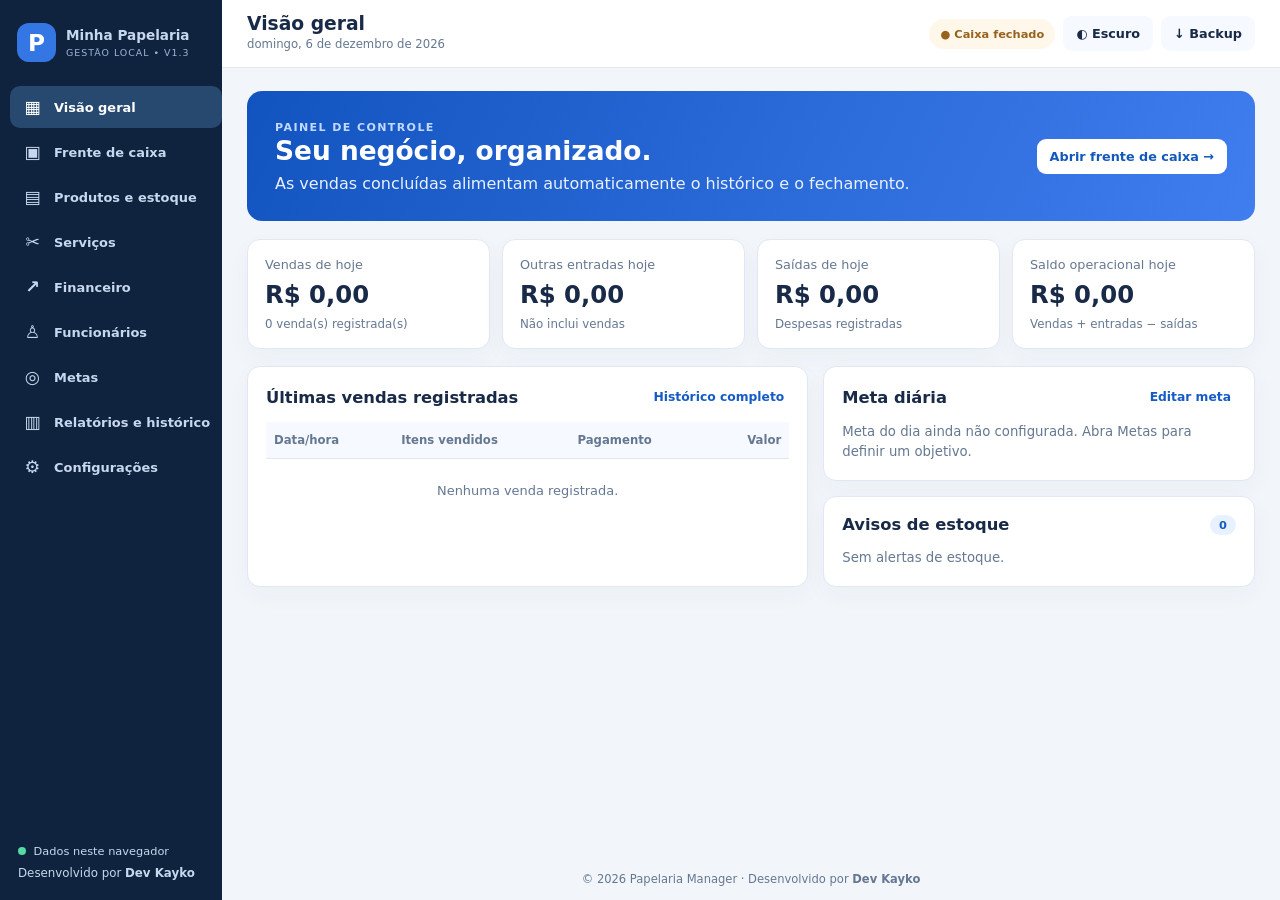
==== commit baa6463e: "Add files via upload" ====
--- a/index.html
+++ b/index.html
@@ -5,9 +5,10 @@
   <meta name="viewport" content="width=device-width, initial-scale=1">
   <meta name="theme-color" content="#1857bf">
   <meta name="description" content="Papelaria Manager: PDV, histórico, estoque, metas e fechamento de caixa. Criado por Dev Kayko.">
-  <title>Papelaria Manager 1.2 | Dev Kayko</title>
+  <title>Papelaria Manager 1.3 | Dev Kayko</title>
   <link rel="stylesheet" href="css/style.css">
   <script defer src="js/data.js"></script>
+  <script defer src="js/excel.js"></script>
   <script defer src="js/app.js"></script>
 </head>
 <body>
@@ -15,7 +16,7 @@
   <aside class="sidebar" id="sidebar">
     <div class="brand">
       <span class="brand-icon">P</span>
-      <span class="brand-copy"><strong id="brandName">Papelaria Manager</strong><small>GESTÃO LOCAL • V1.2</small></span>
+      <span class="brand-copy"><strong id="brandName">Papelaria Manager</strong><small>GESTÃO LOCAL • V1.3</small></span>
     </div>
     <nav aria-label="Menu principal" id="navigation">
       <button class="nav-item active" data-page="inicio" title="Visão geral"><span class="nav-icon">▦</span><span>Visão geral</span></button>
@@ -96,25 +97,41 @@
       <section class="page" id="page-metas"><div class="section-head"><div><h2>Metas de vendas</h2><p>Defina objetivos em reais e acompanhe seu progresso diário e mensal.</p></div></div><div class="two-col"><div class="panel"><h3>Configurar metas</h3><form id="goalsForm" class="stack-form"><label>Meta diária de vendas (R$)<input id="goalDaily" type="number" min="0" step="0.01" required></label><label>Meta mensal de vendas (R$)<input id="goalMonthly" type="number" min="0" step="0.01" required></label><p class="hint">Digite 0 para desativar uma meta. Vendas canceladas não contam.</p><button class="btn btn-primary" type="submit">Salvar metas</button></form></div><div class="panel"><h3>Progresso das metas</h3><div id="goalsProgress"></div><p class="hint">Atingir uma meta significa alcançar o faturamento definido, não necessariamente obter lucro.</p></div></div></section>
 
       <!-- 08 — HISTÓRICO, FECHAMENTOS E RELATÓRIOS -->
-      <section class="page" id="page-relatorios"><div class="section-head"><div><h2>Relatórios e histórico de operações</h2><p>Vendas, itens vendidos, entradas, saídas, saldos e fechamentos do período.</p></div><div class="action-row"><button class="btn btn-secondary" id="reportBackup">↓ Backup JSON</button><button class="btn btn-primary" id="printReport">⎙ Imprimir / Salvar PDF</button></div></div>
+      <section class="page" id="page-relatorios"><div class="section-head"><div><h2>Relatórios e histórico de operações</h2><p>Vendas, itens vendidos, entradas, saídas, saldos e fechamentos do período.</p></div><div class="action-row"><button class="btn btn-secondary" id="reportBackup">↓ Backup JSON</button><button class="btn btn-secondary" id="exportExcelReport">▦ Exportar Excel (.xlsx)</button><button class="btn btn-primary" id="printReport">⎙ Imprimir / Salvar PDF</button></div></div>
         <div class="panel report-filters"><div class="form-row"><label>Período<select id="reportPeriod"><option value="day">Dia</option><option value="month">Mês</option></select></label><label id="reportDayWrap">Selecionar dia<input id="reportDay" type="date"></label><label id="reportMonthWrap" hidden>Selecionar mês<input id="reportMonth" type="month"></label></div></div>
         <div id="printHeader"><h2 id="reportCompany">Papelaria Manager</h2><p id="reportCompanyDetail"></p><p id="reportTitle"></p></div>
         <div class="stat-grid report-stats"><article class="stat"><span>Vendas</span><strong id="reportSales">R$ 0,00</strong></article><article class="stat"><span>Outras entradas</span><strong id="reportIncome">R$ 0,00</strong></article><article class="stat"><span>Saídas</span><strong id="reportOut">R$ 0,00</strong></article><article class="stat"><span>Saldo operacional</span><strong id="reportBalance">R$ 0,00</strong><small id="reportSign">Positivo / negativo</small></article></div>
         <div class="panel report-block"><div class="panel-head"><h3>Resumo do período</h3></div><div id="reportSummary" class="summary-grid"></div></div>
         <div class="panel report-block"><div class="panel-head"><h3>Detalhamento: produtos e serviços vendidos</h3></div><div class="table-wrap"><table><thead><tr><th>Tipo</th><th>Nome</th><th>Qtd.</th><th class="right">Total bruto</th></tr></thead><tbody id="reportItemRows"></tbody></table></div><p class="hint">O total bruto dos itens é antes dos descontos. O total líquido aparece em Vendas.</p></div>
-        <div class="panel report-block"><div class="panel-head"><h3>Vendas registradas</h3><small>As canceladas continuam no histórico</small></div><div class="table-wrap"><table><thead><tr><th>Data/hora</th><th>Itens</th><th>Pagamento</th><th class="right">Total líquido</th><th class="screen-only">Ação</th></tr></thead><tbody id="reportSaleRows"></tbody></table></div></div>
+        <div class="panel report-block"><div class="panel-head"><h3>Vendas registradas</h3><small>As canceladas continuam no histórico</small></div><div class="table-wrap"><table><thead><tr><th>Data/hora</th><th>Itens</th><th>Pagamento</th><th class="right">Total líquido</th><th class="screen-only">Comprovante / Ação</th></tr></thead><tbody id="reportSaleRows"></tbody></table></div></div>
         <div class="panel report-block"><div class="panel-head"><h3>Entradas e saídas avulsas</h3></div><div class="table-wrap"><table><thead><tr><th>Data</th><th>Descrição</th><th>Categoria</th><th>Tipo</th><th class="right">Valor</th></tr></thead><tbody id="reportMovRows"></tbody></table></div></div>
         <div class="panel report-block"><div class="panel-head"><h3>Fechamentos de caixa</h3></div><div class="table-wrap"><table><thead><tr><th>Abriu em</th><th>Fechou em</th><th>Fundo inicial</th><th>Esperado em dinheiro</th><th>Contado</th><th>Diferença</th></tr></thead><tbody id="reportSessionRows"></tbody></table></div></div>
         <p class="hint report-disclaimer">Saldo operacional = vendas + outras entradas − saídas registradas. Não é lucro contábil: estoque comprado, impostos, taxas de cartão e obrigações não lançadas podem alterar o resultado. Valores de Pix/cartão integram o faturamento, mas não o dinheiro físico na gaveta.</p>
       </section>
 
       <!-- 09 — CONFIGURAÇÕES E BACKUP -->
-      <section class="page" id="page-configuracoes"><div class="section-head"><div><h2>Configurações e segurança</h2><p>Personalize o negócio e faça cópias de segurança dos dados.</p></div></div><div class="two-col"><div class="panel"><h3>Dados da papelaria</h3><form id="settingsForm" class="stack-form"><label>Nome da papelaria<input id="settingName" required maxlength="70"></label><label>Telefone<input id="settingPhone" maxlength="30"></label><label>Endereço<input id="settingAddress" maxlength="150"></label><button class="btn btn-primary" type="submit">Salvar informações</button></form></div><div class="panel"><h3>Backup e restauração</h3><p>O arquivo JSON salva vendas, histórico, produtos, estoque, movimentações, metas e fechamentos.</p><div class="button-stack"><button class="btn btn-primary" id="exportBackup">↓ Baixar backup JSON</button><label class="btn btn-secondary upload-label">↑ Restaurar backup<input type="file" id="importBackup" accept=".json,application/json" hidden></label></div><small id="lastBackupText"></small><p class="hint">Restaurar substitui os dados deste navegador. Guarde o arquivo em outro local.</p></div></div><div class="panel top-gap"><h3>Armazenamento e limitações</h3><p>O GitHub Pages hospeda apenas o site; não recebe dados da papelaria. Os registros ficam neste navegador. Não use modo anônimo e não limpe os dados do site. O sistema não sincroniza computadores e não oferece login, controle fiscal ou integração com pagamentos.</p></div></section>
+      <section class="page" id="page-configuracoes"><div class="section-head"><div><h2>Configurações e segurança</h2><p>Personalize o negócio e faça cópias de segurança dos dados.</p></div></div><div class="two-col"><div class="panel"><h3>Dados da papelaria</h3><form id="settingsForm" class="stack-form"><label>Nome da papelaria<input id="settingName" required maxlength="70"></label><label>Telefone<input id="settingPhone" maxlength="30"></label><label>Endereço<input id="settingAddress" maxlength="150"></label><button class="btn btn-primary" type="submit">Salvar informações</button></form></div><div class="panel"><h3>Backup e restauração</h3><p>O arquivo JSON salva vendas, histórico, produtos, estoque, movimentações, metas e fechamentos.</p><div class="button-stack"><button class="btn btn-primary" id="exportBackup">↓ Baixar backup JSON</button><button class="btn btn-secondary" id="exportExcelAll">▦ Histórico completo para Excel (.xlsx)</button><label class="btn btn-secondary upload-label">↑ Restaurar backup<input type="file" id="importBackup" accept=".json,application/json" hidden></label></div><small id="lastBackupText"></small><p class="hint">Restaurar substitui os dados deste navegador. Guarde o arquivo em outro local.</p><p class="hint">O Excel é uma cópia para consulta e arquivo, não um banco sincronizado. Exporte novamente após novas vendas.</p></div></div><div class="panel top-gap"><h3>Armazenamento e limitações</h3><p>O GitHub Pages hospeda apenas o site; não recebe dados da papelaria. Os registros ficam neste navegador. Não use modo anônimo e não limpe os dados do site. O sistema não sincroniza computadores e não oferece login, controle fiscal ou integração com pagamentos.</p></div></section>
     </main>
     <footer>© <span id="footerYear"></span> Papelaria Manager · Desenvolvido por <b>Dev Kayko</b></footer>
   </div>
 </div>
 <div id="modalOverlay" class="modal-overlay" hidden><div class="modal" role="dialog" aria-modal="true" aria-labelledby="modalTitle"><div class="modal-head"><h3 id="modalTitle">Cadastro</h3><button class="icon-btn" id="closeModal" aria-label="Fechar">✕</button></div><form id="modalForm"><div class="stack-form" id="modalFields"></div><div class="modal-actions"><button type="button" class="btn btn-secondary" id="cancelModal">Cancelar</button><button type="submit" class="btn btn-primary">Salvar</button></div></form></div></div>
+<!-- Comprovante pós-venda: duas vias (cliente e loja), papel 58 mm -->
+<div id="receiptOverlay" class="modal-overlay" hidden>
+  <div class="modal receipt-modal" role="dialog" aria-modal="true" aria-labelledby="receiptModalTitle">
+    <div class="modal-head"><h3 id="receiptModalTitle">Venda registrada ✓</h3><button class="icon-btn" type="button" id="closeReceiptModal" aria-label="Fechar comprovante">✕</button></div>
+    <p id="receiptSaleText" class="receipt-status"></p>
+    <div class="receipt-actions">
+      <button type="button" id="printCustomerReceipt" class="btn btn-primary">⎙ Via do cliente (58 mm)</button>
+      <button type="button" id="printStoreReceipt" class="btn btn-secondary">⎙ Via da loja (58 mm)</button>
+      <button type="button" id="printBothReceipts" class="btn btn-secondary">⎙ Imprimir as duas vias</button>
+      <button type="button" id="exportLastSaleExcel" class="btn btn-ghost">▦ Registrar esta venda no Excel</button>
+    </div>
+    <p class="hint">Selecione a impressora térmica instalada no dispositivo e configure papel de 58 mm, sem margens. Impressão via janela do navegador; Bluetooth direto depende do modelo. Comprovante não fiscal.</p>
+    <div class="modal-actions"><button type="button" class="btn btn-ghost" id="doneReceipt">Continuar atendendo</button></div>
+  </div>
+</div>
+<div id="receiptPaper" aria-hidden="true"></div>
 <div id="toast" class="toast" role="status" aria-live="polite"></div>
 </body>
 </html>
--- a/css/style.css
+++ b/css/style.css
@@ -1,5 +1,5 @@
 /*
-  PAPELARIA MANAGER 1.2 — DEV KAYKO
+  PAPELARIA MANAGER 1.3 — DEV KAYKO
   1. Variáveis / temas
   2. Estrutura / componentes
   3. PDV em tela cheia no desktop
@@ -128,3 +128,31 @@
   thead{display:table-header-group}tr{break-inside:avoid} .voided-row{opacity:1}
   .report-disclaimer{display:block!important;color:#333!important;font-size:9px}
 }
+
+/* ── 6. COMPROVANTES TÉRMICOS 58 MM ── */
+.receipt-modal{max-width:450px}
+.receipt-status{background:var(--success-bg);color:var(--success);padding:12px;border-radius:9px;font-weight:650}
+.receipt-actions{display:grid;grid-template-columns:1fr 1fr;gap:9px}
+.receipt-actions .btn{white-space:normal;min-height:48px;text-align:center;padding:10px}
+.receipt-actions .btn:nth-child(3),.receipt-actions .btn:nth-child(4){grid-column:1/-1}
+.receipt-history-actions{min-width:205px}
+#receiptPaper{display:block;position:absolute;left:-10000px;top:0;width:54mm;visibility:hidden;color:#000;background:#fff;font-family:Arial,sans-serif;font-size:10px;line-height:1.23}
+.receipt-ticket{width:54mm;padding:2mm 2mm 3mm;background:#fff;color:#000;overflow-wrap:anywhere;break-inside:avoid;page-break-inside:avoid}
+.receipt-ticket+.receipt-ticket{border-top:1px dashed #000;margin-top:3mm;padding-top:3mm}
+.receipt-center{text-align:center}.receipt-center h3{font-size:13px;line-height:1.12;margin:0 0 4px;color:#000}.receipt-center p{margin:1px 0;color:#000;font-size:10px}
+.receipt-divider{border:0;border-top:1px dashed #000;margin:6px 0}
+.receipt-line{display:flex;justify-content:space-between;gap:4px;margin:3px 0;line-height:1.2}
+.receipt-line span:last-child{text-align:right;flex:0 0 auto}
+.receipt-line strong{font-weight:750}.receipt-item{margin:6px 0}.receipt-item-name{font-weight:650}
+.receipt-muted{font-size:9px;color:#111}
+@media(max-width:430px){.receipt-actions{grid-template-columns:1fr}.receipt-actions .btn{grid-column:1/-1}}
+@media print{
+  body.printing-receipt{height:auto!important;background:white!important;overflow:visible!important;min-height:0!important}
+  body.printing-receipt .shell,body.printing-receipt .toast,body.printing-receipt .modal-overlay{display:none!important}
+  body.printing-receipt #receiptPaper{display:block!important;visibility:visible!important;position:static!important;left:auto!important;top:auto!important;margin:0!important;padding:0!important;width:54mm!important;color:#000!important;background:white!important}
+}
+
+@media print{
+  body.printing-receipt #receiptPaper footer{display:block!important;font-size:10px!important;padding:0!important;margin:0!important;text-align:center!important}
+  body.printing-receipt #receiptPaper .receipt-ticket{break-inside:avoid-page!important;box-shadow:none!important;border-radius:0!important}
+}
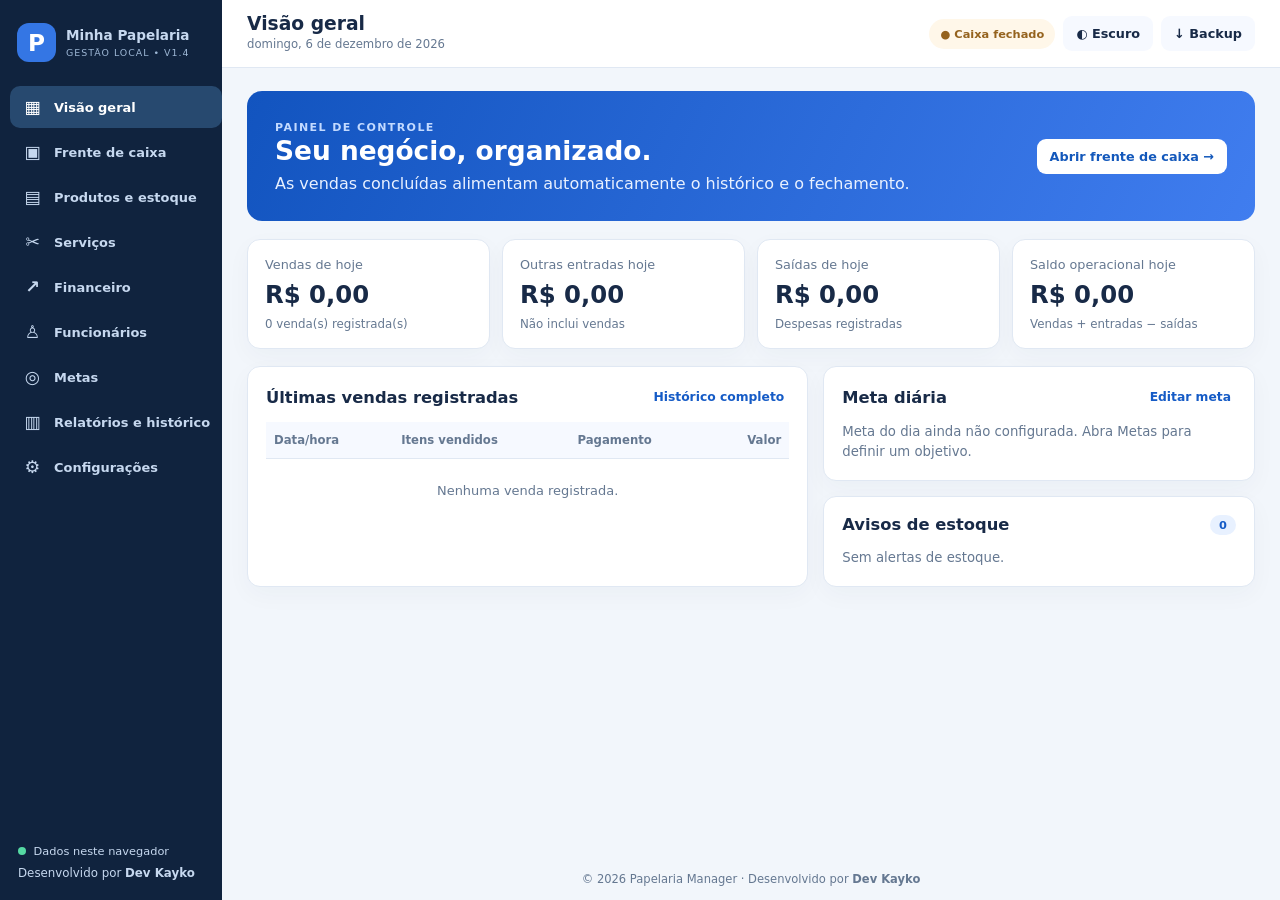
==== commit 1006a47c: "Add files via upload" ====
--- a/index.html
+++ b/index.html
@@ -5,9 +5,10 @@
   <meta name="viewport" content="width=device-width, initial-scale=1">
   <meta name="theme-color" content="#1857bf">
   <meta name="description" content="Papelaria Manager: PDV, histórico, estoque, metas e fechamento de caixa. Criado por Dev Kayko.">
-  <title>Papelaria Manager 1.3 | Dev Kayko</title>
+  <title>Papelaria Manager 1.4 | Dev Kayko</title>
   <link rel="stylesheet" href="css/style.css">
   <script defer src="js/data.js"></script>
+  <script defer src="js/security.js"></script>
   <script defer src="js/excel.js"></script>
   <script defer src="js/app.js"></script>
 </head>
@@ -16,7 +17,7 @@
   <aside class="sidebar" id="sidebar">
     <div class="brand">
       <span class="brand-icon">P</span>
-      <span class="brand-copy"><strong id="brandName">Papelaria Manager</strong><small>GESTÃO LOCAL • V1.3</small></span>
+      <span class="brand-copy"><strong id="brandName">Papelaria Manager</strong><small>GESTÃO LOCAL • V1.4</small></span>
     </div>
     <nav aria-label="Menu principal" id="navigation">
       <button class="nav-item active" data-page="inicio" title="Visão geral"><span class="nav-icon">▦</span><span>Visão geral</span></button>
@@ -56,7 +57,7 @@
 
       <!-- 02 — PDV: TELA SEM ROLAGEM EXTERNA EM DESKTOP -->
       <section class="page" id="page-caixa">
-        <div class="pdv-toolbar"><div><h2>Frente de caixa <span class="pill">PDV</span></h2><small id="posLastSale">Vendas registradas aparecem em Relatórios e histórico.</small></div><div class="action-row"><button type="button" class="btn btn-secondary" id="focusPdv">⛶ Tela expandida</button><button type="button" class="btn btn-secondary" id="openCashBtn">Abrir caixa</button><button type="button" class="btn btn-danger" id="closeCashBtn">Fechar caixa e backup</button></div></div>
+        <div class="pdv-toolbar"><div><h2>Frente de caixa <span class="pill">PDV</span></h2><small id="posLastSale">Vendas registradas aparecem em Relatórios e histórico.</small></div><div class="action-row"><button type="button" class="btn btn-secondary" id="focusPdv">⛶ Tela expandida</button><button type="button" class="btn btn-secondary" id="openCashBtn">🔐 Abrir caixa</button><button type="button" class="btn btn-danger" id="closeCashBtn">🔐 Fechar caixa e backup</button></div></div>
         <div class="pdv-grid">
           <div class="panel pdv-catalog">
             <div class="panel-head"><h3>Produtos e serviços</h3><small>Toque para adicionar</small></div>
@@ -91,7 +92,7 @@
       <section class="page" id="page-financeiro"><div class="section-head"><div><h2>Entradas e saídas</h2><p>Despesas, pagamentos, retiradas e entradas extras; vendas são registradas pelo PDV.</p></div><button class="btn btn-primary" id="newMovement">+ Novo lançamento</button></div><div class="stat-grid stats-three"><article class="stat"><span>Entradas extras do mês</span><strong id="finIncome">R$ 0,00</strong></article><article class="stat"><span>Saídas do mês</span><strong id="finExpense">R$ 0,00</strong></article><article class="stat"><span>Saldo total do mês *</span><strong id="finBalance">R$ 0,00</strong></article></div><p class="hint">* Saldo operacional: vendas + outras entradas − saídas. O valor não representa necessariamente lucro contábil.</p><div class="panel"><div class="panel-head"><h3>Histórico de movimentações</h3><small>Cancelamentos permanecem no histórico</small></div><div class="table-wrap"><table><thead><tr><th>Data</th><th>Tipo</th><th>Descrição</th><th>Categoria</th><th>Valor</th><th>Ação</th></tr></thead><tbody id="movementRows"></tbody></table></div></div></section>
 
       <!-- 06 — FUNCIONÁRIOS -->
-      <section class="page" id="page-funcionarios"><div class="section-head"><div><h2>Funcionários</h2><p>Cadastre salários e lance pagamentos no financeiro.</p></div><button class="btn btn-primary" id="newEmployee">+ Funcionário</button></div><div class="panel"><div class="table-wrap"><table><thead><tr><th>Nome</th><th>Cargo</th><th>Salário-base</th><th>Ações</th></tr></thead><tbody id="employeeRows"></tbody></table></div></div><p class="security-note">Este aplicativo local não possui login ou controle de permissões. Mantenha os dados salariais em dispositivo de acesso restrito.</p></section>
+      <section class="page" id="page-funcionarios"><div class="section-head"><div><h2>Funcionários</h2><p>Cadastre salários e lance pagamentos no financeiro.</p></div><button class="btn btn-primary" id="newEmployee">+ Funcionário</button></div><div class="panel"><div class="table-wrap"><table><thead><tr><th>Nome</th><th>Cargo</th><th>Salário-base</th><th>Ações</th></tr></thead><tbody id="employeeRows"></tbody></table></div></div><p class="security-note">A senha do caixa protege apenas o fluxo de abertura, fechamento e saída do PDV. Não é login de usuário: cadastros e informações salariais continuam locais e exigem um computador de acesso restrito.</p></section>
 
       <!-- 07 — METAS -->
       <section class="page" id="page-metas"><div class="section-head"><div><h2>Metas de vendas</h2><p>Defina objetivos em reais e acompanhe seu progresso diário e mensal.</p></div></div><div class="two-col"><div class="panel"><h3>Configurar metas</h3><form id="goalsForm" class="stack-form"><label>Meta diária de vendas (R$)<input id="goalDaily" type="number" min="0" step="0.01" required></label><label>Meta mensal de vendas (R$)<input id="goalMonthly" type="number" min="0" step="0.01" required></label><p class="hint">Digite 0 para desativar uma meta. Vendas canceladas não contam.</p><button class="btn btn-primary" type="submit">Salvar metas</button></form></div><div class="panel"><h3>Progresso das metas</h3><div id="goalsProgress"></div><p class="hint">Atingir uma meta significa alcançar o faturamento definido, não necessariamente obter lucro.</p></div></div></section>
@@ -110,7 +111,13 @@
       </section>
 
       <!-- 09 — CONFIGURAÇÕES E BACKUP -->
-      <section class="page" id="page-configuracoes"><div class="section-head"><div><h2>Configurações e segurança</h2><p>Personalize o negócio e faça cópias de segurança dos dados.</p></div></div><div class="two-col"><div class="panel"><h3>Dados da papelaria</h3><form id="settingsForm" class="stack-form"><label>Nome da papelaria<input id="settingName" required maxlength="70"></label><label>Telefone<input id="settingPhone" maxlength="30"></label><label>Endereço<input id="settingAddress" maxlength="150"></label><button class="btn btn-primary" type="submit">Salvar informações</button></form></div><div class="panel"><h3>Backup e restauração</h3><p>O arquivo JSON salva vendas, histórico, produtos, estoque, movimentações, metas e fechamentos.</p><div class="button-stack"><button class="btn btn-primary" id="exportBackup">↓ Baixar backup JSON</button><button class="btn btn-secondary" id="exportExcelAll">▦ Histórico completo para Excel (.xlsx)</button><label class="btn btn-secondary upload-label">↑ Restaurar backup<input type="file" id="importBackup" accept=".json,application/json" hidden></label></div><small id="lastBackupText"></small><p class="hint">Restaurar substitui os dados deste navegador. Guarde o arquivo em outro local.</p><p class="hint">O Excel é uma cópia para consulta e arquivo, não um banco sincronizado. Exporte novamente após novas vendas.</p></div></div><div class="panel top-gap"><h3>Armazenamento e limitações</h3><p>O GitHub Pages hospeda apenas o site; não recebe dados da papelaria. Os registros ficam neste navegador. Não use modo anônimo e não limpe os dados do site. O sistema não sincroniza computadores e não oferece login, controle fiscal ou integração com pagamentos.</p></div></section>
+      <section class="page" id="page-configuracoes"><div class="section-head"><div><h2>Configurações e segurança</h2><p>Personalize o negócio e faça cópias de segurança dos dados.</p></div></div><div class="two-col"><div class="panel"><h3>Dados da papelaria</h3><form id="settingsForm" class="stack-form"><label>Nome da papelaria<input id="settingName" required maxlength="70"></label><label>Telefone<input id="settingPhone" maxlength="30"></label><label>Endereço<input id="settingAddress" maxlength="150"></label><button class="btn btn-primary" type="submit">Salvar informações</button></form></div><div class="panel"><h3>Backup e restauração</h3><p>O arquivo JSON salva vendas, histórico, produtos, estoque, movimentações, metas e fechamentos.</p><div class="button-stack"><button class="btn btn-primary" id="exportBackup">↓ Baixar backup JSON</button><button class="btn btn-secondary" id="exportExcelAll">▦ Histórico completo para Excel (.xlsx)</button><label class="btn btn-secondary upload-label">↑ Restaurar backup<input type="file" id="importBackup" accept=".json,application/json" hidden></label></div><small id="lastBackupText"></small><p class="hint">Restaurar substitui os dados deste navegador. Guarde o arquivo em outro local.</p><p class="hint">O Excel é uma cópia para consulta e arquivo, não um banco sincronizado. Exporte novamente após novas vendas.</p></div></div><div class="panel top-gap security-panel">
+          <div class="panel-head"><h3>🔐 Senha do caixa</h3><span class="pill" id="securityStatus">Não configurada</span></div>
+          <p>Uma senha de pelo menos 6 caracteres é solicitada para <b>abrir</b>, <b>fechar</b> e <b>sair do PDV expandido</b>. A senha é armazenada como verificador criptográfico, e não em texto legível.</p>
+          <button type="button" id="changeCashPassword" class="btn btn-secondary">Criar / alterar senha do caixa</button>
+          <p class="hint">Não é login de servidor: usuários com acesso ao armazenamento do navegador podem modificar os dados. Se perder a senha, não há recuperação automática. Guarde seus backups em local seguro; eles contêm o verificador de senha.</p>
+        </div>
+        <div class="panel top-gap"><h3>Armazenamento e limitações</h3><p>O GitHub Pages hospeda apenas o site; não recebe dados da papelaria. Os registros ficam neste navegador. Não use modo anônimo e não limpe os dados do site. O sistema não sincroniza computadores e não oferece login, controle fiscal ou integração com pagamentos.</p></div></section>
     </main>
     <footer>© <span id="footerYear"></span> Papelaria Manager · Desenvolvido por <b>Dev Kayko</b></footer>
   </div>
@@ -127,8 +134,21 @@
       <button type="button" id="printBothReceipts" class="btn btn-secondary">⎙ Imprimir as duas vias</button>
       <button type="button" id="exportLastSaleExcel" class="btn btn-ghost">▦ Registrar esta venda no Excel</button>
     </div>
-    <p class="hint">Selecione a impressora térmica instalada no dispositivo e configure papel de 58 mm, sem margens. Impressão via janela do navegador; Bluetooth direto depende do modelo. Comprovante não fiscal.</p>
+    <p class="hint">Selecione a impressora térmica instalada no dispositivo e configure papel de 58 mm; a arte já inclui margens internas confortáveis. Impressão via janela do navegador; Bluetooth direto depende do modelo. Comprovante não fiscal.</p>
     <div class="modal-actions"><button type="button" class="btn btn-ghost" id="doneReceipt">Continuar atendendo</button></div>
+  </div>
+</div>
+<!-- Senha solicitada no primeiro uso, na abertura, fechamento e saída do PDV -->
+<div id="securityOverlay" class="modal-overlay auth-overlay" hidden>
+  <div class="modal auth-modal" role="dialog" aria-modal="true" aria-labelledby="securityModalTitle" aria-describedby="securityModalDescription">
+    <div class="auth-icon" aria-hidden="true">🔐</div>
+    <h3 id="securityModalTitle">Senha do caixa</h3>
+    <p id="securityModalDescription">Informe a senha do operador.</p>
+    <form id="securityForm" autocomplete="off">
+      <div class="stack-form" id="securityFields"></div>
+      <p class="auth-error" id="securityError" role="alert" hidden></p>
+      <div class="modal-actions"><button type="button" id="securityCancel" class="btn btn-secondary">Cancelar</button><button type="submit" id="securityConfirm" class="btn btn-primary">Confirmar</button></div>
+    </form>
   </div>
 </div>
 <div id="receiptPaper" aria-hidden="true"></div>
--- a/css/style.css
+++ b/css/style.css
@@ -1,5 +1,5 @@
 /*
-  PAPELARIA MANAGER 1.3 — DEV KAYKO
+  PAPELARIA MANAGER 1.4 — DEV KAYKO
   1. Variáveis / temas
   2. Estrutura / componentes
   3. PDV em tela cheia no desktop
@@ -111,20 +111,21 @@
 @media(max-height:700px) and (min-width:901px){.pdv-toolbar{min-height:42px;margin-bottom:6px}.pdv-grid>.panel{padding:9px}.pdv-grid .panel-head{margin-bottom:4px}.pdv-grid input,.pdv-grid select{padding:5px 8px}.pdv-tile{min-height:77px;padding:7px}.pdv-checkout{gap:3px}.pdv-checkout .pdv-keyboard{padding:5px;min-height:139px}.pdv-numpad{grid-template-rows:repeat(5,minmax(26px,1fr));gap:3px}.pdv-numpad button{min-height:26px}.pdv-catalog-foot{display:none}.finish-btn{padding:8px}}
 
 /* ── 5. IMPRESSÃO DO FECHAMENTO ── */
-@page{size:A4;margin:12mm}
+/* Espaço real nas QUATRO bordas do relatório A4 e do PDF. */
+@page{size:A4;margin:20mm 19mm 22mm 19mm}
 @media print{
   :root,html[data-theme="dark"]{--text:#111;--muted:#444;--surface:#fff;--surface-2:#f6f6f6;--line:#ccc;--bg:#fff;--primary:#111;--success:#111;--danger:#111}
   body,body.pdv-mode{height:auto!important;overflow:visible!important;background:#fff;color:#111;font-size:11px}
   .shell,.main-wrap,main{display:block!important;height:auto!important;min-height:0!important;overflow:visible!important;width:100%!important;max-width:100%!important;margin:0!important;padding:0!important}
   .sidebar,.topbar,footer,.modal-overlay,.toast,.screen-only,.section-head,.report-filters,.hint,.page:not(#page-relatorios),.btn,.link-btn,.table-action{display:none!important}
   #page-relatorios{display:block!important}
-  #printHeader{display:block!important;margin-bottom:13px;border-bottom:2px solid #222;padding-bottom:8px}
+  #printHeader{display:block!important;margin-bottom:16px;border-bottom:2px solid #222;padding-bottom:11px}
   #printHeader h2{font-size:17px;margin:0 0 5px}#printHeader p{margin:2px 0;font-size:10px;color:#333}
   .stat-grid{grid-template-columns:repeat(4,minmax(0,1fr));gap:6px;margin-bottom:10px}
   .stat{padding:9px;border:1px solid #bbb;box-shadow:none}.stat strong{font-size:13px}.stat span,.stat small{font-size:9px}
-  .report-block{padding:9px;margin-bottom:10px;border:1px solid #bbb;box-shadow:none;break-inside:avoid-page}
+  .report-block{padding:10px 12px;margin-bottom:12px;border:1px solid #bbb;box-shadow:none;break-inside:auto}
   .panel-head h3{font-size:12px}.summary-grid{gap:5px;grid-template-columns:repeat(3,minmax(0,1fr))}.summary-grid>div{padding:6px}.summary-grid strong{font-size:11px}
-  .table-wrap{overflow:visible}table{font-size:9px}th,td{padding:5px;border-bottom:1px solid #ccc}
+  .table-wrap{overflow:visible}table{font-size:9px}th,td{padding:7px 5px;border-bottom:1px solid #ccc}
   thead{display:table-header-group}tr{break-inside:avoid} .voided-row{opacity:1}
   .report-disclaimer{display:block!important;color:#333!important;font-size:9px}
 }
@@ -136,23 +137,41 @@
 .receipt-actions .btn{white-space:normal;min-height:48px;text-align:center;padding:10px}
 .receipt-actions .btn:nth-child(3),.receipt-actions .btn:nth-child(4){grid-column:1/-1}
 .receipt-history-actions{min-width:205px}
-#receiptPaper{display:block;position:absolute;left:-10000px;top:0;width:54mm;visibility:hidden;color:#000;background:#fff;font-family:Arial,sans-serif;font-size:10px;line-height:1.23}
-.receipt-ticket{width:54mm;padding:2mm 2mm 3mm;background:#fff;color:#000;overflow-wrap:anywhere;break-inside:avoid;page-break-inside:avoid}
-.receipt-ticket+.receipt-ticket{border-top:1px dashed #000;margin-top:3mm;padding-top:3mm}
+#receiptPaper{display:block;position:absolute;left:-10000px;top:0;width:58mm;visibility:hidden;color:#000;background:#fff;font-family:Arial,sans-serif;font-size:10px;line-height:1.35}
+/* Papel total 58mm. Texto útil = 46mm, recuo de 6mm em cada lado.
+   Topo 7mm, rodapé 9mm, incluindo ao salvar o recibo como PDF. */
+.receipt-ticket{width:58mm;padding:7mm 6mm 9mm;background:#fff;color:#000;overflow-wrap:anywhere;break-inside:avoid;page-break-inside:avoid}
+.receipt-ticket+.receipt-ticket{border-top:1px dashed #000;margin-top:5mm;padding-top:8mm}
 .receipt-center{text-align:center}.receipt-center h3{font-size:13px;line-height:1.12;margin:0 0 4px;color:#000}.receipt-center p{margin:1px 0;color:#000;font-size:10px}
 .receipt-divider{border:0;border-top:1px dashed #000;margin:6px 0}
 .receipt-line{display:flex;justify-content:space-between;gap:4px;margin:3px 0;line-height:1.2}
 .receipt-line span:last-child{text-align:right;flex:0 0 auto}
 .receipt-line strong{font-weight:750}.receipt-item{margin:6px 0}.receipt-item-name{font-weight:650}
 .receipt-muted{font-size:9px;color:#111}
+/* A medição do comprimento usa o mesmo rodapé no monitor e no modo impressão. */
+#receiptPaper .receipt-ticket footer{display:block!important;margin:0!important;padding:0!important;text-align:center!important;font-size:10px!important}
 @media(max-width:430px){.receipt-actions{grid-template-columns:1fr}.receipt-actions .btn{grid-column:1/-1}}
 @media print{
-  body.printing-receipt{height:auto!important;background:white!important;overflow:visible!important;min-height:0!important}
+  html{min-width:0!important}
+  body.printing-receipt{min-width:0!important;width:58mm!important;max-width:58mm!important;height:auto!important;background:white!important;overflow:visible!important;min-height:0!important}
   body.printing-receipt .shell,body.printing-receipt .toast,body.printing-receipt .modal-overlay{display:none!important}
-  body.printing-receipt #receiptPaper{display:block!important;visibility:visible!important;position:static!important;left:auto!important;top:auto!important;margin:0!important;padding:0!important;width:54mm!important;color:#000!important;background:white!important}
+  body.printing-receipt #receiptPaper{display:block!important;visibility:visible!important;position:static!important;left:auto!important;top:auto!important;margin:0!important;padding:0!important;width:58mm!important;color:#000!important;background:white!important}
 }
 
 @media print{
   body.printing-receipt #receiptPaper footer{display:block!important;font-size:10px!important;padding:0!important;margin:0!important;text-align:center!important}
   body.printing-receipt #receiptPaper .receipt-ticket{break-inside:avoid-page!important;box-shadow:none!important;border-radius:0!important}
 }
+
+/* ── 7. SENHA LOCAL E TRAVA DE CAIXA ── */
+.auth-overlay{z-index:90;backdrop-filter:blur(5px)}
+.auth-modal{max-width:455px;box-shadow:0 30px 120px #0009}
+.auth-icon{width:56px;height:56px;display:grid;place-items:center;font-size:1.55rem;border-radius:16px;background:var(--primary-soft);margin:0 0 14px}
+.auth-modal h3{font-size:1.35rem;margin:0 0 7px}
+.auth-modal p{font-size:.83rem}
+.auth-error{background:var(--danger-bg);color:var(--danger);padding:10px 12px;border-radius:8px;margin:13px 0 0}
+.auth-modal .stack-form{margin-top:17px}
+.auth-modal input[type=password]{font-size:1rem;letter-spacing:.06em}
+.security-panel .panel-head{align-items:center}
+body.pdv-focus .main-wrap{width:100%}
+@media(min-width:901px){body.pdv-focus .pdv-grid{grid-template-columns:minmax(220px,1.16fr) minmax(200px,.86fr) minmax(270px,.92fr)}}
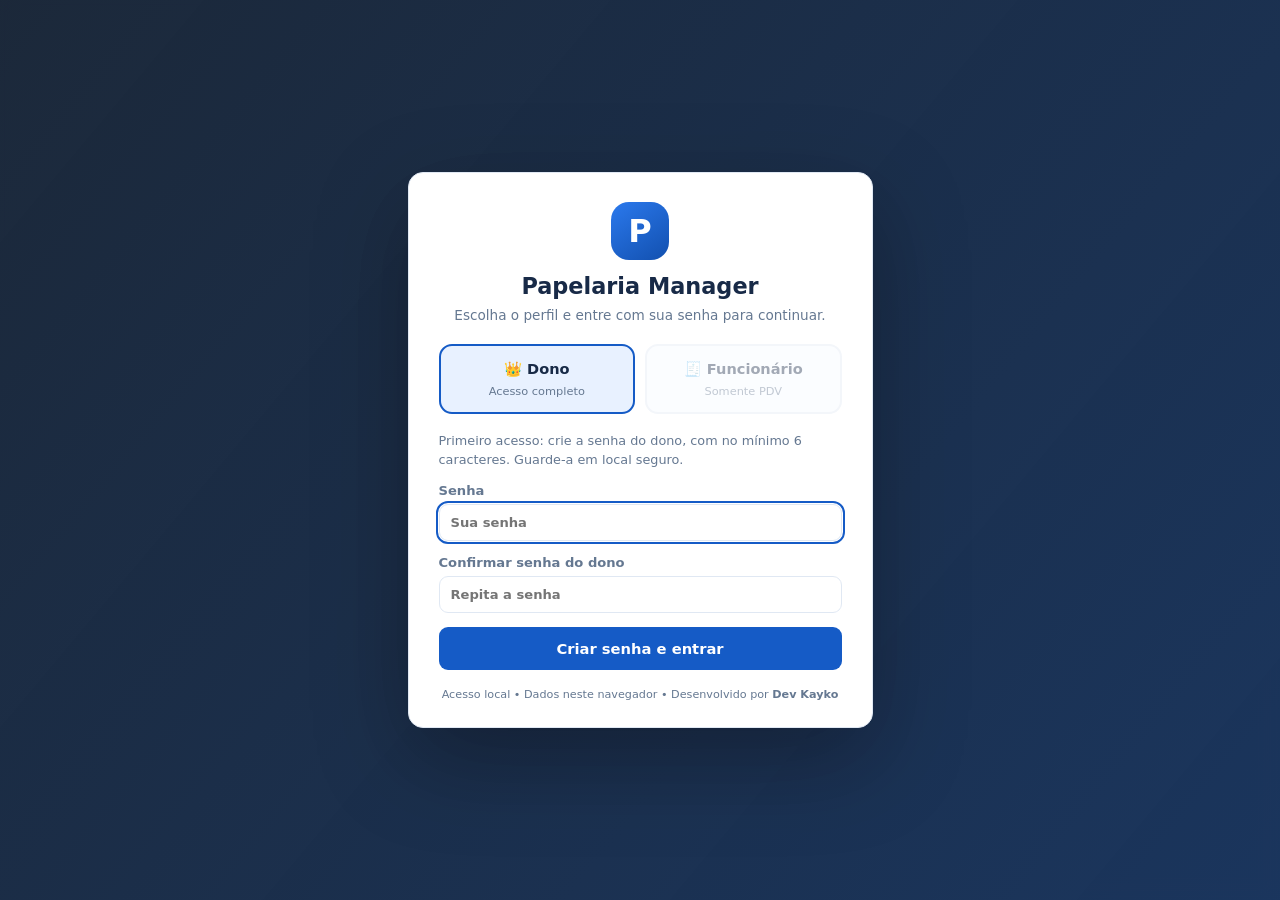
==== commit 176935db: "Add files via upload" ====
--- a/index.html
+++ b/index.html
@@ -5,19 +5,20 @@
   <meta name="viewport" content="width=device-width, initial-scale=1">
   <meta name="theme-color" content="#1857bf">
   <meta name="description" content="Papelaria Manager: PDV, histórico, estoque, metas e fechamento de caixa. Criado por Dev Kayko.">
-  <title>Papelaria Manager 1.4 | Dev Kayko</title>
+  <title>Papelaria Manager 1.5 | Dev Kayko</title>
   <link rel="stylesheet" href="css/style.css">
   <script defer src="js/data.js"></script>
   <script defer src="js/security.js"></script>
   <script defer src="js/excel.js"></script>
+  <script defer src="js/access.js"></script>
   <script defer src="js/app.js"></script>
 </head>
-<body>
+<body class="login-locked">
 <div class="shell">
   <aside class="sidebar" id="sidebar">
     <div class="brand">
       <span class="brand-icon">P</span>
-      <span class="brand-copy"><strong id="brandName">Papelaria Manager</strong><small>GESTÃO LOCAL • V1.4</small></span>
+      <span class="brand-copy"><strong id="brandName">Papelaria Manager</strong><small>GESTÃO LOCAL • V1.5</small></span>
     </div>
     <nav aria-label="Menu principal" id="navigation">
       <button class="nav-item active" data-page="inicio" title="Visão geral"><span class="nav-icon">▦</span><span>Visão geral</span></button>
@@ -36,7 +37,7 @@
   <div class="main-wrap">
     <header class="topbar">
       <div class="top-heading"><button class="icon-btn mobile-menu" id="toggleMenu" aria-label="Abrir menu">☰</button><div><h1 id="pageTitle">Visão geral</h1><p id="todayText"></p></div></div>
-      <div class="top-actions"><span class="chip" id="cashStatus">Caixa fechado</span><button type="button" class="btn btn-ghost theme-btn" id="themeToggle" title="Alternar claro e escuro">◐ <span id="themeLabel">Escuro</span></button><button class="btn btn-ghost" id="backupQuick">↓ Backup</button></div>
+      <div class="top-actions"><span class="chip" id="cashStatus">Caixa fechado</span><span class="user-role-chip" id="roleBadge">Acesso restrito</span><button type="button" class="btn btn-ghost" id="switchUser">⇄ Trocar usuário</button><button type="button" class="btn btn-ghost theme-btn" id="themeToggle" title="Alternar claro e escuro">◐ <span id="themeLabel">Escuro</span></button><button class="btn btn-ghost" id="backupQuick">↓ Backup</button></div>
     </header>
 
     <main id="mainContent">
@@ -57,7 +58,7 @@
 
       <!-- 02 — PDV: TELA SEM ROLAGEM EXTERNA EM DESKTOP -->
       <section class="page" id="page-caixa">
-        <div class="pdv-toolbar"><div><h2>Frente de caixa <span class="pill">PDV</span></h2><small id="posLastSale">Vendas registradas aparecem em Relatórios e histórico.</small></div><div class="action-row"><button type="button" class="btn btn-secondary" id="focusPdv">⛶ Tela expandida</button><button type="button" class="btn btn-secondary" id="openCashBtn">🔐 Abrir caixa</button><button type="button" class="btn btn-danger" id="closeCashBtn">🔐 Fechar caixa e backup</button></div></div>
+        <div class="pdv-toolbar"><div><h2>Frente de caixa <span class="pill">PDV</span> <span id="pdvProfile" class="pdv-profile">Dono</span></h2><small id="posLastSale">Atendimento rápido com produtos e serviços cadastrados.</small></div><div class="action-row"><button type="button" class="btn btn-ghost" id="pdvSwitchUser">⇄ Trocar usuário</button><button type="button" class="btn btn-secondary" id="focusPdv">⛶ Tela expandida</button><button type="button" class="btn btn-secondary" id="openCashBtn">🔐 Abrir caixa</button><button type="button" class="btn btn-danger" id="closeCashBtn">🔐 Fechar caixa e backup</button></div></div>
         <div class="pdv-grid">
           <div class="panel pdv-catalog">
             <div class="panel-head"><h3>Produtos e serviços</h3><small>Toque para adicionar</small></div>
@@ -67,7 +68,7 @@
             <div class="pdv-tiles" id="posQuickItems" aria-live="polite"></div>
             <div class="pdv-catalog-foot">Cadastre mais opções em Produtos ou Serviços.</div>
           </div>
-          <div class="panel pdv-cart"><div class="panel-head"><h3>Venda atual</h3><button type="button" class="link-btn" id="clearCart">Limpar carrinho</button></div><div class="table-wrap pdv-cart-table"><table><thead><tr><th>Item</th><th>Qtd.</th><th class="right">Valor</th><th></th></tr></thead><tbody id="cartRows"></tbody></table></div><div class="cart-foot"><span>Itens da venda</span><strong id="cartCount">0</strong><button type="button" class="link-btn" data-go="relatorios">↗ Ver histórico de vendas</button></div></div>
+          <div class="panel pdv-cart"><div class="panel-head"><h3>Venda atual</h3><button type="button" class="link-btn" id="clearCart">Limpar carrinho</button></div><div class="table-wrap pdv-cart-table"><table><thead><tr><th>Item</th><th>Qtd.</th><th class="right">Valor</th><th></th></tr></thead><tbody id="cartRows"></tbody></table></div><div class="cart-foot"><span>Itens da venda</span><strong id="cartCount">0</strong><button type="button" class="link-btn" data-go="relatorios" id="pdvHistoryLink">↗ Ver histórico de vendas</button></div></div>
           <div class="panel pdv-checkout">
             <div class="panel-head"><h3>Pagamento</h3><span class="mini-chip">Teclado rápido</span></div>
             <div class="summary-line"><span>Subtotal</span><strong id="posSubtotal">R$ 0,00</strong></div>
@@ -112,12 +113,18 @@
 
       <!-- 09 — CONFIGURAÇÕES E BACKUP -->
       <section class="page" id="page-configuracoes"><div class="section-head"><div><h2>Configurações e segurança</h2><p>Personalize o negócio e faça cópias de segurança dos dados.</p></div></div><div class="two-col"><div class="panel"><h3>Dados da papelaria</h3><form id="settingsForm" class="stack-form"><label>Nome da papelaria<input id="settingName" required maxlength="70"></label><label>Telefone<input id="settingPhone" maxlength="30"></label><label>Endereço<input id="settingAddress" maxlength="150"></label><button class="btn btn-primary" type="submit">Salvar informações</button></form></div><div class="panel"><h3>Backup e restauração</h3><p>O arquivo JSON salva vendas, histórico, produtos, estoque, movimentações, metas e fechamentos.</p><div class="button-stack"><button class="btn btn-primary" id="exportBackup">↓ Baixar backup JSON</button><button class="btn btn-secondary" id="exportExcelAll">▦ Histórico completo para Excel (.xlsx)</button><label class="btn btn-secondary upload-label">↑ Restaurar backup<input type="file" id="importBackup" accept=".json,application/json" hidden></label></div><small id="lastBackupText"></small><p class="hint">Restaurar substitui os dados deste navegador. Guarde o arquivo em outro local.</p><p class="hint">O Excel é uma cópia para consulta e arquivo, não um banco sincronizado. Exporte novamente após novas vendas.</p></div></div><div class="panel top-gap security-panel">
-          <div class="panel-head"><h3>🔐 Senha do caixa</h3><span class="pill" id="securityStatus">Não configurada</span></div>
-          <p>Uma senha de pelo menos 6 caracteres é solicitada para <b>abrir</b>, <b>fechar</b> e <b>sair do PDV expandido</b>. A senha é armazenada como verificador criptográfico, e não em texto legível.</p>
-          <button type="button" id="changeCashPassword" class="btn btn-secondary">Criar / alterar senha do caixa</button>
+          <div class="panel-head"><h3>🔐 Senha do dono</h3><span class="pill" id="securityStatus">Não configurada</span></div>
+          <p>A senha do dono libera todos os menus e autoriza ações administrativas. Na atualização, sua senha antiga do caixa continua sendo a senha do dono. O caixa também pede senha para abrir, fechar e sair da tela expandida.</p>
+          <button type="button" id="changeCashPassword" class="btn btn-secondary">Alterar senha do dono</button>
           <p class="hint">Não é login de servidor: usuários com acesso ao armazenamento do navegador podem modificar os dados. Se perder a senha, não há recuperação automática. Guarde seus backups em local seguro; eles contêm o verificador de senha.</p>
         </div>
-        <div class="panel top-gap"><h3>Armazenamento e limitações</h3><p>O GitHub Pages hospeda apenas o site; não recebe dados da papelaria. Os registros ficam neste navegador. Não use modo anônimo e não limpe os dados do site. O sistema não sincroniza computadores e não oferece login, controle fiscal ou integração com pagamentos.</p></div></section>
+        <div class="panel top-gap operator-panel">
+          <div class="panel-head"><h3>👤 Acesso dos funcionários — somente PDV</h3><span id="operatorSecurityStatus" class="pill">Desativado</span></div>
+          <p>Crie uma senha diferente para os funcionários. Eles poderão usar <b>apenas o PDV</b>, registrar vendas e emitir comprovantes. Estoque, serviços, salários, financeiro, metas, histórico, relatórios, Excel, backups e configurações ficam no perfil do dono.</p>
+          <div class="action-row"><button type="button" id="changeOperatorPassword" class="btn btn-primary">Criar / alterar senha do funcionário</button><button type="button" id="disableOperatorPassword" class="btn btn-danger">Desativar acesso do funcionário</button></div>
+          <p class="hint">Se o funcionário fechar o caixa, o registro será salvo; somente o dono poderá abrir os relatórios e gerar o backup. Troque de usuário para liberar o painel completo com a senha do dono.</p>
+        </div>
+        <div class="panel top-gap"><h3>Armazenamento e limitações</h3><p>O GitHub Pages hospeda apenas o site; não recebe dados da papelaria. Os registros ficam neste navegador. Não use modo anônimo e não limpe os dados do site. Os perfis são uma restrição de interface local, não autenticação segura de servidor: quem tem acesso ao navegador e às ferramentas de desenvolvimento pode consultar ou alterar o armazenamento. Para proteção real de salários e finanças, use banco de dados com permissões e login no servidor.</p></div></section>
     </main>
     <footer>© <span id="footerYear"></span> Papelaria Manager · Desenvolvido por <b>Dev Kayko</b></footer>
   </div>
@@ -138,6 +145,40 @@
     <div class="modal-actions"><button type="button" class="btn btn-ghost" id="doneReceipt">Continuar atendendo</button></div>
   </div>
 </div>
+<!-- Entrada obrigatória: dono ou funcionário -->
+<div id="loginOverlay" class="modal-overlay login-overlay" role="presentation">
+  <div class="modal login-modal" role="dialog" aria-modal="true" aria-labelledby="loginTitle">
+    <div class="login-emblem" aria-hidden="true">P</div>
+    <h2 id="loginTitle">Papelaria Manager</h2><p class="login-subtitle">Escolha o perfil e entre com sua senha para continuar.</p>
+    <div class="login-role-picker" role="group" aria-label="Perfil de acesso">
+      <button type="button" class="login-role selected" id="loginOwner" aria-pressed="true"><strong>👑 Dono</strong><small>Acesso completo</small></button>
+      <button type="button" class="login-role" id="loginOperator" aria-pressed="false"><strong>🧾 Funcionário</strong><small>Somente PDV</small></button>
+    </div>
+    <form id="loginForm" autocomplete="off" class="stack-form">
+      <p id="loginHelp" class="login-help">Informe sua senha para acessar o sistema.</p>
+      <label id="loginPasswordWrap">Senha <input id="loginPassword" name="password" type="password" autocomplete="off" minlength="6" maxlength="64" required placeholder="Sua senha"></label>
+      <label id="loginPasswordConfirmWrap" hidden>Confirmar senha do dono <input id="loginPasswordConfirm" name="passwordConfirm" type="password" autocomplete="new-password" minlength="6" maxlength="64" placeholder="Repita a senha"></label>
+      <p id="loginError" class="auth-error" role="alert" hidden></p>
+      <button type="submit" id="loginSubmit" class="btn btn-primary login-submit">Entrar no sistema</button>
+    </form>
+    <p class="login-footer">Acesso local • Dados neste navegador • Desenvolvido por <b>Dev Kayko</b></p>
+  </div>
+</div>
+<!-- Configurar ou desativar senha do funcionário: requer senha do dono -->
+<div id="operatorSecurityOverlay" class="modal-overlay auth-overlay" hidden>
+  <div class="modal auth-modal" role="dialog" aria-modal="true" aria-labelledby="operatorModalTitle">
+    <div class="auth-icon" aria-hidden="true">👤</div>
+    <h3 id="operatorModalTitle">Senha do funcionário</h3>
+    <p>Somente o dono pode alterar o acesso dos operadores.</p>
+    <form id="operatorPasswordForm" class="stack-form" autocomplete="off">
+      <label>Senha do dono<input type="password" name="ownerPassword" minlength="6" maxlength="64" autocomplete="off" required></label>
+      <label class="operator-new-field">Nova senha do funcionário<input type="password" name="newPassword" minlength="6" maxlength="64" autocomplete="new-password" required></label>
+      <label class="operator-new-field">Confirmar senha do funcionário<input type="password" name="confirmPassword" minlength="6" maxlength="64" autocomplete="new-password" required></label>
+      <p id="operatorPasswordError" class="auth-error" role="alert" hidden></p>
+      <div class="modal-actions"><button type="button" id="cancelOperatorPassword" class="btn btn-secondary">Cancelar</button><button type="submit" id="saveOperatorPassword" class="btn btn-primary">Salvar</button></div>
+    </form>
+  </div>
+</div>
 <!-- Senha solicitada no primeiro uso, na abertura, fechamento e saída do PDV -->
 <div id="securityOverlay" class="modal-overlay auth-overlay" hidden>
   <div class="modal auth-modal" role="dialog" aria-modal="true" aria-labelledby="securityModalTitle" aria-describedby="securityModalDescription">
@@ -147,7 +188,7 @@
     <form id="securityForm" autocomplete="off">
       <div class="stack-form" id="securityFields"></div>
       <p class="auth-error" id="securityError" role="alert" hidden></p>
-      <div class="modal-actions"><button type="button" id="securityCancel" class="btn btn-secondary">Cancelar</button><button type="submit" id="securityConfirm" class="btn btn-primary">Confirmar</button></div>
+      <div class="modal-actions"><button type="button" id="securitySwitchUser" class="btn btn-ghost" hidden>Trocar usuário</button><button type="button" id="securityCancel" class="btn btn-secondary">Cancelar</button><button type="submit" id="securityConfirm" class="btn btn-primary">Confirmar</button></div>
     </form>
   </div>
 </div>
--- a/css/style.css
+++ b/css/style.css
@@ -175,3 +175,29 @@
 .security-panel .panel-head{align-items:center}
 body.pdv-focus .main-wrap{width:100%}
 @media(min-width:901px){body.pdv-focus .pdv-grid{grid-template-columns:minmax(220px,1.16fr) minmax(200px,.86fr) minmax(270px,.92fr)}}
+
+/* ── 8. PERFIS E LOGIN (VERSÃO 1.5) ── */
+body.login-locked .shell{visibility:hidden;pointer-events:none}
+.login-overlay{z-index:140;background:linear-gradient(130deg,#061326e8,#0a2651ed);backdrop-filter:blur(9px)}
+.login-modal{max-width:465px;text-align:center;padding:29px 30px 23px;box-shadow:0 30px 95px #0005}
+.login-emblem{width:58px;height:58px;border-radius:18px;background:linear-gradient(145deg,#2b79ed,#1250af);display:grid;place-items:center;color:white;font-size:2rem;font-weight:900;margin:0 auto 13px}
+.login-modal h2{font-size:1.4rem;margin-bottom:6px}.login-subtitle{font-size:.85rem;margin-bottom:19px}
+.login-role-picker{display:grid;grid-template-columns:1fr 1fr;gap:10px;margin-bottom:17px}
+.login-role{border:2px solid var(--line);background:var(--surface-2);color:var(--text);border-radius:13px;padding:14px 8px;display:flex;flex-direction:column;align-items:center;gap:6px}
+.login-role strong{font-size:.91rem}.login-role small{font-size:.71rem;color:var(--muted)}
+.login-role.selected{border-color:var(--primary);background:var(--primary-soft)}
+.login-role:disabled{opacity:.4;cursor:not-allowed}
+.login-modal .stack-form{text-align:left}.login-help{font-size:.8rem;margin:0}
+.login-submit{font-size:.92rem;padding:13px}.login-footer{font-size:.7rem;margin:17px 0 0}
+.user-role-chip{display:inline-flex;align-items:center;padding:7px 10px;border-radius:25px;background:var(--primary-soft);color:var(--primary);font-size:.72rem;font-weight:800}
+body.role-operator .sidebar{display:none!important}
+body.role-operator #backupQuick,body.role-operator #pdvHistoryLink,body.role-operator #exportLastSaleExcel{display:none!important}
+body.role-operator .mobile-menu{display:none!important}
+body.role-operator .main-wrap{width:100%;min-width:0}
+body.role-operator #page-caixa{max-width:none}
+body.role-operator:not(.pdv-mode) .main-wrap{min-height:100dvh}
+body.role-operator .pdv-toolbar #pdvSwitchUser{display:inline-block}
+@media(max-width:610px){.login-modal{padding:22px 17px}.topbar #switchUser{font-size:.69rem;padding:8px}.topbar .user-role-chip{font-size:.63rem}}
+@media print{.login-overlay,.operator-panel,#operatorSecurityOverlay,.user-role-chip,#switchUser,#pdvSwitchUser{display:none!important}}
+
+.pdv-profile{font-size:.7rem;display:inline-flex;vertical-align:middle;padding:5px 8px;color:var(--primary);background:var(--primary-soft);border-radius:30px;font-weight:800;white-space:nowrap}
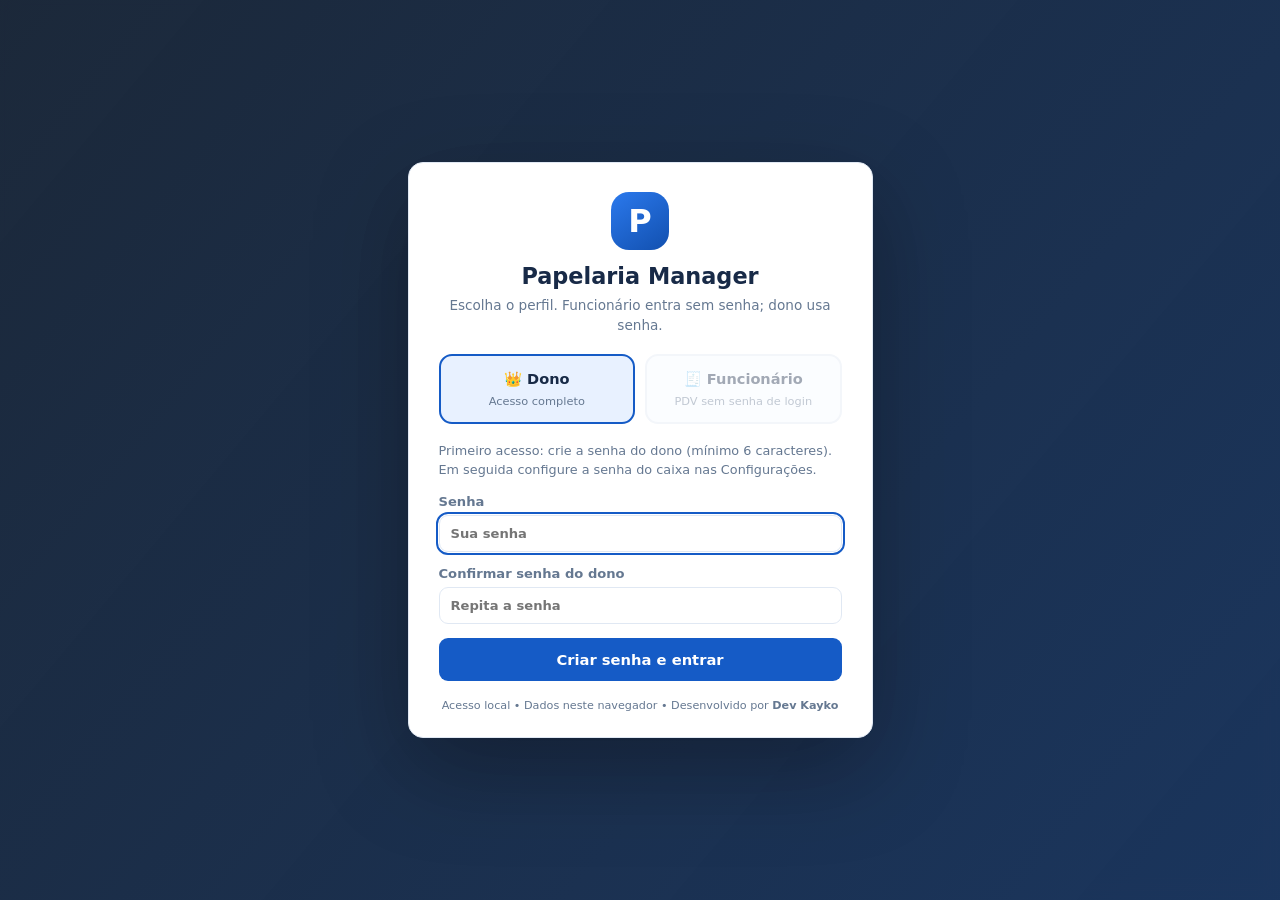
==== commit 2f878c5e: "Add files via upload" ====
--- a/index.html
+++ b/index.html
@@ -5,7 +5,7 @@
   <meta name="viewport" content="width=device-width, initial-scale=1">
   <meta name="theme-color" content="#1857bf">
   <meta name="description" content="Papelaria Manager: PDV, histórico, estoque, metas e fechamento de caixa. Criado por Dev Kayko.">
-  <title>Papelaria Manager 1.5 | Dev Kayko</title>
+  <title>Papelaria Manager 1.6 | Dev Kayko</title>
   <link rel="stylesheet" href="css/style.css">
   <script defer src="js/data.js"></script>
   <script defer src="js/security.js"></script>
@@ -18,7 +18,7 @@
   <aside class="sidebar" id="sidebar">
     <div class="brand">
       <span class="brand-icon">P</span>
-      <span class="brand-copy"><strong id="brandName">Papelaria Manager</strong><small>GESTÃO LOCAL • V1.5</small></span>
+      <span class="brand-copy"><strong id="brandName">Papelaria Manager</strong><small>GESTÃO LOCAL • V1.6</small></span>
     </div>
     <nav aria-label="Menu principal" id="navigation">
       <button class="nav-item active" data-page="inicio" title="Visão geral"><span class="nav-icon">▦</span><span>Visão geral</span></button>
@@ -114,15 +114,15 @@
       <!-- 09 — CONFIGURAÇÕES E BACKUP -->
       <section class="page" id="page-configuracoes"><div class="section-head"><div><h2>Configurações e segurança</h2><p>Personalize o negócio e faça cópias de segurança dos dados.</p></div></div><div class="two-col"><div class="panel"><h3>Dados da papelaria</h3><form id="settingsForm" class="stack-form"><label>Nome da papelaria<input id="settingName" required maxlength="70"></label><label>Telefone<input id="settingPhone" maxlength="30"></label><label>Endereço<input id="settingAddress" maxlength="150"></label><button class="btn btn-primary" type="submit">Salvar informações</button></form></div><div class="panel"><h3>Backup e restauração</h3><p>O arquivo JSON salva vendas, histórico, produtos, estoque, movimentações, metas e fechamentos.</p><div class="button-stack"><button class="btn btn-primary" id="exportBackup">↓ Baixar backup JSON</button><button class="btn btn-secondary" id="exportExcelAll">▦ Histórico completo para Excel (.xlsx)</button><label class="btn btn-secondary upload-label">↑ Restaurar backup<input type="file" id="importBackup" accept=".json,application/json" hidden></label></div><small id="lastBackupText"></small><p class="hint">Restaurar substitui os dados deste navegador. Guarde o arquivo em outro local.</p><p class="hint">O Excel é uma cópia para consulta e arquivo, não um banco sincronizado. Exporte novamente após novas vendas.</p></div></div><div class="panel top-gap security-panel">
           <div class="panel-head"><h3>🔐 Senha do dono</h3><span class="pill" id="securityStatus">Não configurada</span></div>
-          <p>A senha do dono libera todos os menus e autoriza ações administrativas. Na atualização, sua senha antiga do caixa continua sendo a senha do dono. O caixa também pede senha para abrir, fechar e sair da tela expandida.</p>
+          <p>A senha do dono libera o painel administrativo. A senha operacional do caixa é separada e usada para abrir/fechar o atendimento. O funcionário entra no PDV sem senha de login.</p>
           <button type="button" id="changeCashPassword" class="btn btn-secondary">Alterar senha do dono</button>
           <p class="hint">Não é login de servidor: usuários com acesso ao armazenamento do navegador podem modificar os dados. Se perder a senha, não há recuperação automática. Guarde seus backups em local seguro; eles contêm o verificador de senha.</p>
         </div>
-        <div class="panel top-gap operator-panel">
-          <div class="panel-head"><h3>👤 Acesso dos funcionários — somente PDV</h3><span id="operatorSecurityStatus" class="pill">Desativado</span></div>
-          <p>Crie uma senha diferente para os funcionários. Eles poderão usar <b>apenas o PDV</b>, registrar vendas e emitir comprovantes. Estoque, serviços, salários, financeiro, metas, histórico, relatórios, Excel, backups e configurações ficam no perfil do dono.</p>
-          <div class="action-row"><button type="button" id="changeOperatorPassword" class="btn btn-primary">Criar / alterar senha do funcionário</button><button type="button" id="disableOperatorPassword" class="btn btn-danger">Desativar acesso do funcionário</button></div>
-          <p class="hint">Se o funcionário fechar o caixa, o registro será salvo; somente o dono poderá abrir os relatórios e gerar o backup. Troque de usuário para liberar o painel completo com a senha do dono.</p>
+        <div class="panel top-gap cash-access-panel">
+          <div class="panel-head"><h3>🧾 Funcionário e senha do caixa</h3><span id="cashAccessStatus" class="pill">Configure a senha do caixa</span></div>
+          <p>O funcionário <b>entra no PDV sem senha de login</b> e pode vender e imprimir comprovantes. Para <b>abrir, fechar ou desbloquear o caixa</b>, informa a senha operacional configurada aqui. Ela é <b>diferente da senha do dono</b>.</p>
+          <button type="button" id="configureCashPassword" class="btn btn-primary">Criar senha do caixa</button>
+          <p class="hint">Somente o dono pode configurar a senha do caixa. O funcionário não acessa produtos, salários, financeiro, relatórios, Excel, backups ou configurações.</p>
         </div>
         <div class="panel top-gap"><h3>Armazenamento e limitações</h3><p>O GitHub Pages hospeda apenas o site; não recebe dados da papelaria. Os registros ficam neste navegador. Não use modo anônimo e não limpe os dados do site. Os perfis são uma restrição de interface local, não autenticação segura de servidor: quem tem acesso ao navegador e às ferramentas de desenvolvimento pode consultar ou alterar o armazenamento. Para proteção real de salários e finanças, use banco de dados com permissões e login no servidor.</p></div></section>
     </main>
@@ -149,10 +149,10 @@
 <div id="loginOverlay" class="modal-overlay login-overlay" role="presentation">
   <div class="modal login-modal" role="dialog" aria-modal="true" aria-labelledby="loginTitle">
     <div class="login-emblem" aria-hidden="true">P</div>
-    <h2 id="loginTitle">Papelaria Manager</h2><p class="login-subtitle">Escolha o perfil e entre com sua senha para continuar.</p>
+    <h2 id="loginTitle">Papelaria Manager</h2><p class="login-subtitle">Escolha o perfil. Funcionário entra sem senha; dono usa senha.</p>
     <div class="login-role-picker" role="group" aria-label="Perfil de acesso">
       <button type="button" class="login-role selected" id="loginOwner" aria-pressed="true"><strong>👑 Dono</strong><small>Acesso completo</small></button>
-      <button type="button" class="login-role" id="loginOperator" aria-pressed="false"><strong>🧾 Funcionário</strong><small>Somente PDV</small></button>
+      <button type="button" class="login-role" id="loginOperator" aria-pressed="false"><strong>🧾 Funcionário</strong><small>PDV sem senha de login</small></button>
     </div>
     <form id="loginForm" autocomplete="off" class="stack-form">
       <p id="loginHelp" class="login-help">Informe sua senha para acessar o sistema.</p>
@@ -164,22 +164,22 @@
     <p class="login-footer">Acesso local • Dados neste navegador • Desenvolvido por <b>Dev Kayko</b></p>
   </div>
 </div>
-<!-- Configurar ou desativar senha do funcionário: requer senha do dono -->
-<div id="operatorSecurityOverlay" class="modal-overlay auth-overlay" hidden>
-  <div class="modal auth-modal" role="dialog" aria-modal="true" aria-labelledby="operatorModalTitle">
-    <div class="auth-icon" aria-hidden="true">👤</div>
-    <h3 id="operatorModalTitle">Senha do funcionário</h3>
-    <p>Somente o dono pode alterar o acesso dos operadores.</p>
-    <form id="operatorPasswordForm" class="stack-form" autocomplete="off">
-      <label>Senha do dono<input type="password" name="ownerPassword" minlength="6" maxlength="64" autocomplete="off" required></label>
-      <label class="operator-new-field">Nova senha do funcionário<input type="password" name="newPassword" minlength="6" maxlength="64" autocomplete="new-password" required></label>
-      <label class="operator-new-field">Confirmar senha do funcionário<input type="password" name="confirmPassword" minlength="6" maxlength="64" autocomplete="new-password" required></label>
-      <p id="operatorPasswordError" class="auth-error" role="alert" hidden></p>
-      <div class="modal-actions"><button type="button" id="cancelOperatorPassword" class="btn btn-secondary">Cancelar</button><button type="submit" id="saveOperatorPassword" class="btn btn-primary">Salvar</button></div>
+<!-- Configurar senha operacional de abrir/fechar caixa: só pelo dono -->
+<div id="cashAccessOverlay" class="modal-overlay auth-overlay" hidden>
+  <div class="modal auth-modal" role="dialog" aria-modal="true" aria-labelledby="cashAccessTitle">
+    <div class="auth-icon" aria-hidden="true">🔐</div>
+    <h3 id="cashAccessTitle">Senha operacional do caixa</h3>
+    <p>Configure uma senha para abrir, fechar e desbloquear o caixa. O funcionário continuará entrando no PDV sem senha.</p>
+    <form id="cashAccessForm" class="stack-form" autocomplete="off">
+      <label>Confirmar senha do dono<input type="password" name="ownerPassword" minlength="6" maxlength="64" autocomplete="off" required></label>
+      <label>Nova senha do caixa<input type="password" name="newPassword" minlength="6" maxlength="64" autocomplete="new-password" required placeholder="Mínimo 6 caracteres"></label>
+      <label>Confirmar senha do caixa<input type="password" name="confirmPassword" minlength="6" maxlength="64" autocomplete="new-password" required></label>
+      <p id="cashAccessError" class="auth-error" role="alert" hidden></p>
+      <div class="modal-actions"><button type="button" id="cancelCashAccess" class="btn btn-secondary">Cancelar</button><button type="submit" id="saveCashAccess" class="btn btn-primary">Salvar senha do caixa</button></div>
     </form>
   </div>
 </div>
-<!-- Senha solicitada no primeiro uso, na abertura, fechamento e saída do PDV -->
+<!-- Senha do caixa para abrir/fechar/desbloquear; senha do dono para sair da área restrita -->
 <div id="securityOverlay" class="modal-overlay auth-overlay" hidden>
   <div class="modal auth-modal" role="dialog" aria-modal="true" aria-labelledby="securityModalTitle" aria-describedby="securityModalDescription">
     <div class="auth-icon" aria-hidden="true">🔐</div>
--- a/css/style.css
+++ b/css/style.css
@@ -176,7 +176,7 @@
 body.pdv-focus .main-wrap{width:100%}
 @media(min-width:901px){body.pdv-focus .pdv-grid{grid-template-columns:minmax(220px,1.16fr) minmax(200px,.86fr) minmax(270px,.92fr)}}
 
-/* ── 8. PERFIS E LOGIN (VERSÃO 1.5) ── */
+/* ── 8. PERFIS E LOGIN (VERSÃO 1.6) ── */
 body.login-locked .shell{visibility:hidden;pointer-events:none}
 .login-overlay{z-index:140;background:linear-gradient(130deg,#061326e8,#0a2651ed);backdrop-filter:blur(9px)}
 .login-modal{max-width:465px;text-align:center;padding:29px 30px 23px;box-shadow:0 30px 95px #0005}
@@ -198,6 +198,6 @@
 body.role-operator:not(.pdv-mode) .main-wrap{min-height:100dvh}
 body.role-operator .pdv-toolbar #pdvSwitchUser{display:inline-block}
 @media(max-width:610px){.login-modal{padding:22px 17px}.topbar #switchUser{font-size:.69rem;padding:8px}.topbar .user-role-chip{font-size:.63rem}}
-@media print{.login-overlay,.operator-panel,#operatorSecurityOverlay,.user-role-chip,#switchUser,#pdvSwitchUser{display:none!important}}
+@media print{.login-overlay,.cash-access-panel,#cashAccessOverlay,.user-role-chip,#switchUser,#pdvSwitchUser{display:none!important}}
 
 .pdv-profile{font-size:.7rem;display:inline-flex;vertical-align:middle;padding:5px 8px;color:var(--primary);background:var(--primary-soft);border-radius:30px;font-weight:800;white-space:nowrap}
